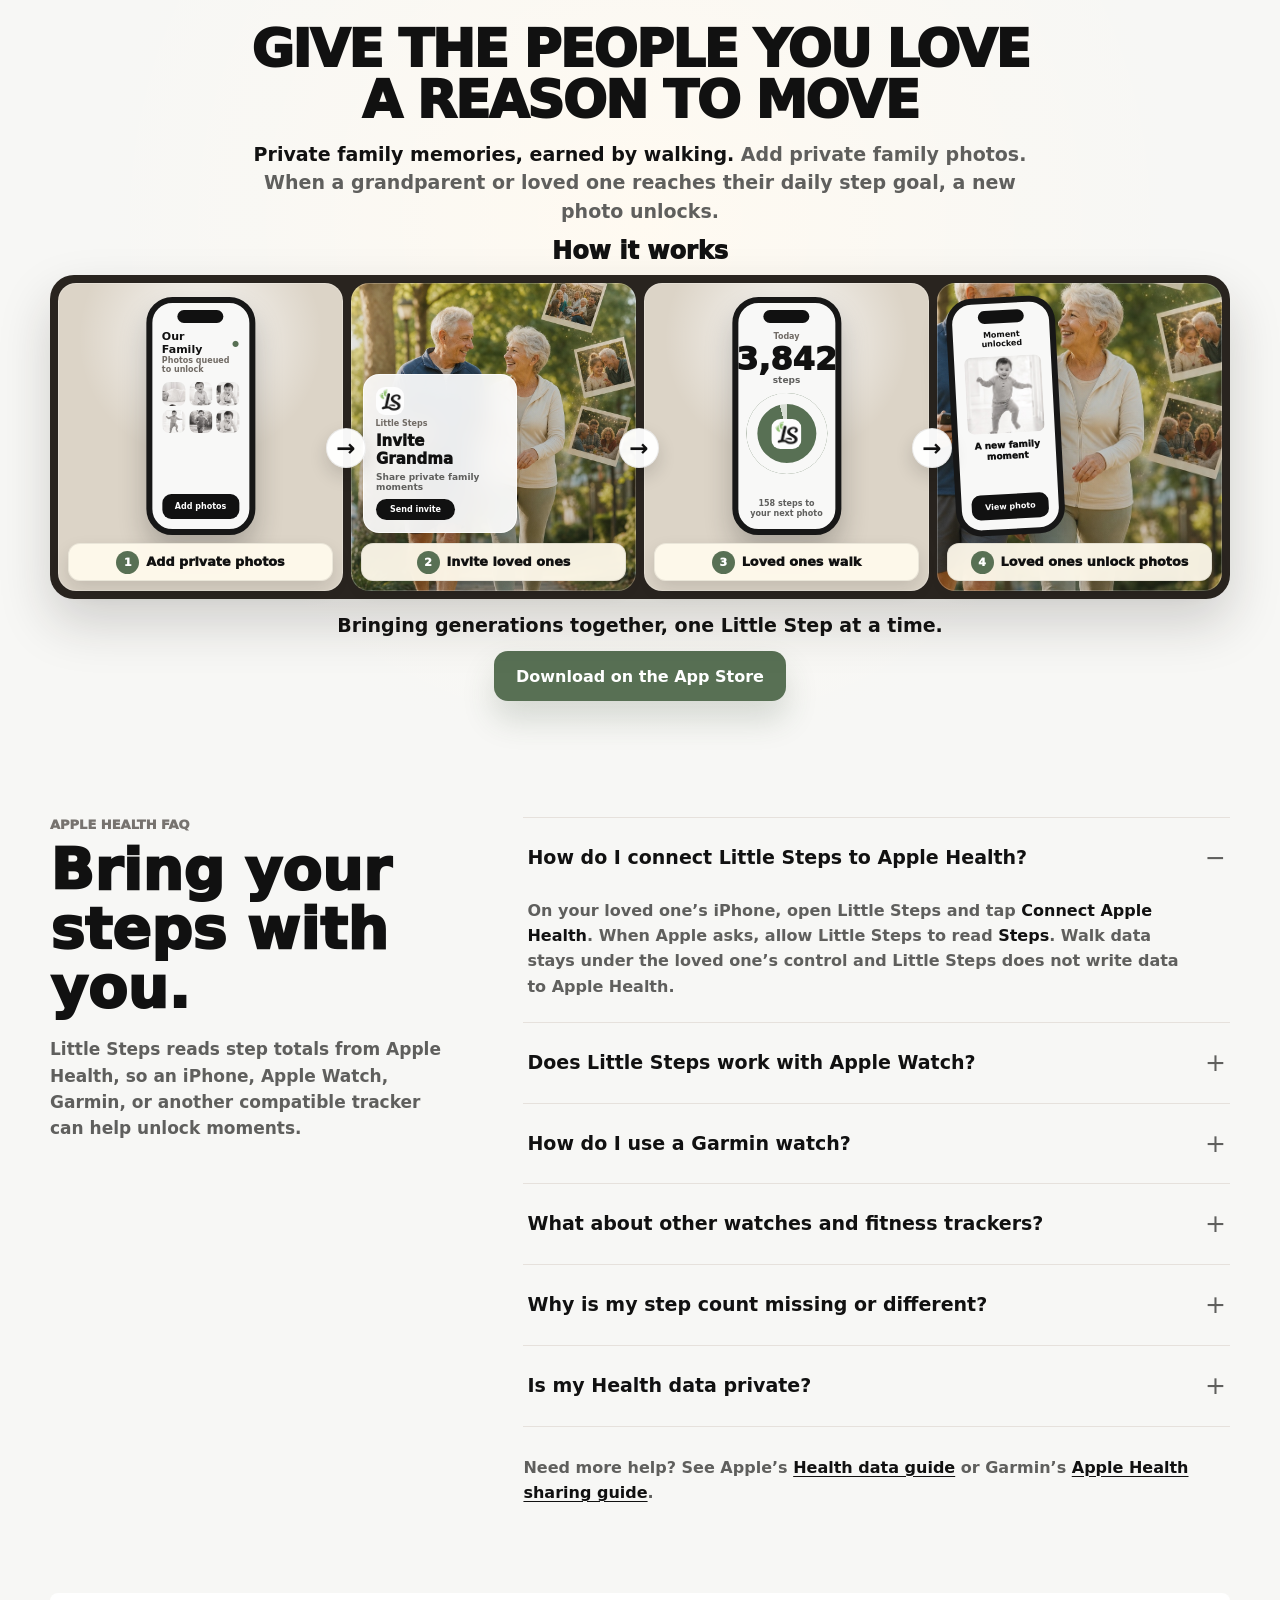
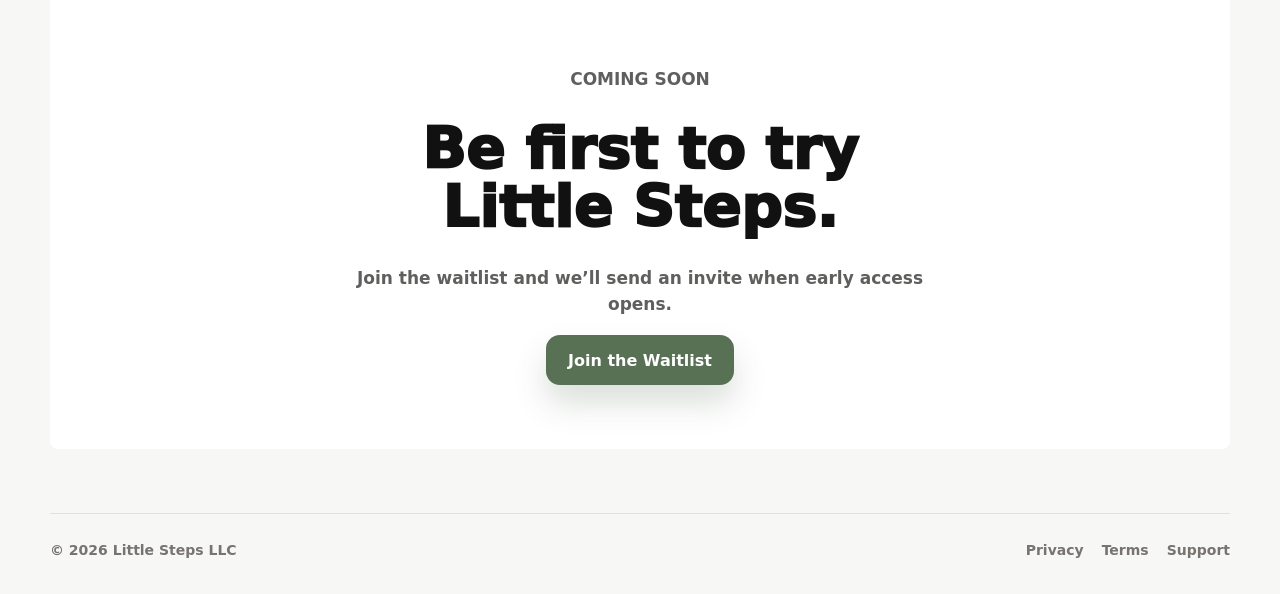
==== index.html @ 97870f05 "Refine storyboard proportions and spacing" ====
<!doctype html>
<html lang="en">
  <head>
    <meta charset="utf-8" />
    <meta name="viewport" content="width=device-width, initial-scale=1" />
    <title>Little Steps | Motivate walks with family moments</title>
    <meta
      name="description"
      content="Little Steps helps families motivate loved ones to walk more by unlocking private moments with the grandkids."
    />
    <meta property="og:title" content="Little Steps" />
    <meta
      property="og:description"
      content="Motivate more walks with private family moments."
    />
    <meta property="og:type" content="website" />
    <meta property="og:image" content="https://trylittlesteps.com/assets/family-walk-moments.jpg" />
    <link rel="icon" href="assets/logo-mark.png" />
    <link rel="stylesheet" href="styles.css?v=20260726-relaxed-story" />
  </head>
  <body>
    <main id="top">
      <section class="hero">
        <div class="hero-copy">
          <h1>Give the people you love a reason to move</h1>
          <p class="hero-support">
            <strong>Private family memories, earned by walking.</strong> Add private family photos. When a grandparent or loved one reaches their daily step goal, a new photo unlocks.
          </p>
        </div>

        <div class="hero-visual storyboard" id="how" aria-labelledby="storyboard-title">
          <h2 class="storyboard-title" id="storyboard-title">How it works</h2>
          <div class="story-panels">
            <article class="story-panel upload-panel">
              <div class="mini-app upload-app" aria-label="Little Steps photo queue screen">
                <div class="mini-app-bar">
                  <strong>Our Family</strong>
                  <span aria-hidden="true">●</span>
                </div>
                <small>Photos queued to unlock</small>
                <div class="photo-grid" aria-hidden="true">
                  <span></span><span></span><span></span>
                  <span></span><span></span><span></span>
                </div>
                <span class="mini-app-button">Add photos</span>
              </div>
              <div class="story-label"><span>1</span><strong>Add private photos</strong></div>
            </article>

            <article class="story-panel invite-panel">
              <div class="invite-card">
                <img src="assets/logo-mark.png" alt="" />
                <small>Little Steps</small>
                <strong>Invite Grandma</strong>
                <p>Share private family moments</p>
                <span>Send invite</span>
              </div>
              <div class="story-label"><span>2</span><strong>Invite loved ones</strong></div>
            </article>

            <article class="story-panel walking-panel">
              <div class="mini-app steps-app" aria-label="Little Steps daily walking progress screen">
                <small>Today</small>
                <strong>3,842</strong>
                <span class="steps-unit">steps</span>
                <div class="progress-ring" aria-label="3,842 of 4,000 steps">
                  <img src="assets/logo-mark.png" alt="" />
                </div>
                <p>158 steps to your next photo</p>
              </div>
              <div class="story-label"><span>3</span><strong>Loved ones walk</strong></div>
            </article>

            <article class="story-panel unlock-panel">
              <div class="mini-app unlock-app" aria-label="Little Steps unlocked family photo screen">
                <small>Moment unlocked</small>
                <div class="unlocked-photo" role="img" aria-label="A new family photo unlocked"></div>
                <strong>A new family moment</strong>
                <span class="mini-app-button">View photo</span>
              </div>
              <div class="story-label"><span>4</span><strong>Loved ones unlock photos</strong></div>
            </article>
          </div>
        </div>

        <div class="hero-cta">
          <p class="launch-note">Bringing generations together, one Little Step at a time.</p>
          <div class="actions">
            <a
              class="primary-button"
              href="mailto:hello@trylittlesteps.com?subject=Join%20the%20Little%20Steps%20waitlist&amp;body=Hi%2C%20I%27d%20like%20to%20join%20the%20Little%20Steps%20waitlist.%0A%0AName%3A%0AEmail%3A%0AI%27m%20interested%20for%3A"
            >
              Download on the App Store
            </a>
          </div>
        </div>
      </section>

      <section class="faq" id="health-faq">
        <div class="faq-heading">
          <p class="section-kicker">Apple Health FAQ</p>
          <h2>Bring your steps with you.</h2>
          <p>Little Steps reads step totals from Apple Health, so an iPhone, Apple Watch, Garmin, or another compatible tracker can help unlock moments.</p>
        </div>
        <div class="faq-list">
          <details open>
            <summary>How do I connect Little Steps to Apple Health?</summary>
            <div>
              <p>On your loved one’s iPhone, open Little Steps and tap <strong>Connect Apple Health</strong>. When Apple asks, allow Little Steps to read <strong>Steps</strong>. Walk data stays under the loved one’s control and Little Steps does not write data to Apple Health.</p>
            </div>
          </details>
          <details>
            <summary>Does Little Steps work with Apple Watch?</summary>
            <div>
              <p>Yes. Pair the Apple Watch with the same iPhone used for Little Steps. Apple Watch activity flows into Apple Health automatically. Then connect Little Steps and allow Steps access.</p>
              <p>If steps are missing, open <strong>Health → profile picture → Devices → Apple Watch → Privacy Settings</strong> and make sure Fitness Tracking is on.</p>
            </div>
          </details>
          <details>
            <summary>How do I use a Garmin watch?</summary>
            <div>
              <ol>
                <li>Pair the watch with the Garmin Connect app and complete a device sync.</li>
                <li>In Garmin Connect, go to <strong>More → Settings → Connected Apps → Apple Health</strong>, connect it, and allow Steps.</li>
                <li>Keep Garmin Connect open while syncing. Then check <strong>Health → Steps</strong> before refreshing Little Steps.</li>
              </ol>
              <p>Garmin says Connect sends step data to Apple Health after a successful device sync when sharing is enabled.</p>
            </div>
          </details>
          <details>
            <summary>What about other watches and fitness trackers?</summary>
            <div>
              <p>Install the device maker’s iPhone app, pair and sync the tracker, then enable that app’s Apple Health sharing for Steps. In Apple Health, tap your profile picture, choose <strong>Apps</strong>, select the device app, and turn on Steps. Not every device or companion app supports Apple Health.</p>
            </div>
          </details>
          <details>
            <summary>Why is my step count missing or different?</summary>
            <div>
              <p>First confirm today’s steps appear in the Apple Health app. Then open <strong>Health → Steps → Data Sources &amp; Access</strong> to confirm your watch or companion app is listed and placed in the order you prefer. Reopen the device app to sync, then return to Little Steps and refresh.</p>
            </div>
          </details>
          <details>
            <summary>Is my Health data private?</summary>
            <div>
              <p>Little Steps requests read-only access to step counts for progress and moment unlocking. It does not write to Apple Health or use Health data for advertising. You can change access at any time in the Health app.</p>
            </div>
          </details>
        </div>
        <p class="faq-sources">
          Need more help? See Apple’s <a href="https://support.apple.com/en-us/108779">Health data guide</a> or Garmin’s <a href="https://support.garmin.com/en-US/?faq=lK5FPB9iPF5PXFkIpFlFPA">Apple Health sharing guide</a>.
        </p>
      </section>

      <section class="waitlist" id="waitlist">
        <p class="section-kicker">Coming soon</p>
        <h2>Be first to try Little Steps.</h2>
        <p>Join the waitlist and we’ll send an invite when early access opens.</p>
        <a
          class="primary-button"
          href="mailto:hello@trylittlesteps.com?subject=Join%20the%20Little%20Steps%20waitlist&amp;body=Hi%2C%20I%27d%20like%20to%20join%20the%20Little%20Steps%20waitlist.%0A%0AName%3A%0AEmail%3A%0AI%27m%20interested%20for%3A"
        >
          Join the Waitlist
        </a>
      </section>
    </main>

    <footer>
      <span>© 2026 Little Steps LLC</span>
      <span class="footer-links">
        <a href="privacy/">Privacy</a>
        <a href="terms/">Terms</a>
        <a href="mailto:trylittlesteps@gmail.com">Support</a>
      </span>
    </footer>
  </body>
</html>
---- styles.css ----
:root {
  color-scheme: light;
  --bg: #f7f7f5;
  --surface: #ffffff;
  --ink: #111111;
  --muted: #5f5f5d;
  --line: #e6e1dc;
  --soft: #efebe6;
  --accent: #587054;
}

* {
  box-sizing: border-box;
}

html {
  scroll-behavior: smooth;
}

body {
  margin: 0;
  overflow-x: hidden;
  background:
    radial-gradient(circle at 50% 10%, #fffaf1 0, transparent 34rem),
    var(--bg);
  color: var(--ink);
  font-family:
    Inter, ui-sans-serif, system-ui, -apple-system, BlinkMacSystemFont, "Segoe UI",
    sans-serif;
}

a {
  color: inherit;
  text-decoration: none;
}

.site-header {
  display: flex;
  align-items: center;
  justify-content: center;
  width: min(1180px, calc(100% - 48px));
  margin: 0 auto;
  padding: 14px 0 4px;
}

.brand {
  display: inline-flex;
  align-items: center;
  gap: 10px;
  font-size: 18px;
  font-weight: 900;
}

.brand img {
  width: 34px;
  height: 34px;
  border-radius: 10px;
}

.hero {
  display: grid;
  justify-items: center;
  gap: 14px;
  width: min(1180px, calc(100% - 48px));
  margin: 0 auto;
  padding: 24px 0 28px;
}

.hero-copy {
  display: grid;
  justify-items: center;
  gap: 14px;
  width: 100%;
  min-width: 0;
  text-align: center;
}

h1,
h2,
h3,
p {
  margin: 0;
}

h1 {
  max-width: 820px;
  font-size: clamp(38px, 4.5vw, 52px);
  line-height: 0.98;
  font-weight: 950;
  letter-spacing: -0.035em;
  text-transform: uppercase;
}

.hero-copy > .hero-support {
  max-width: 820px;
  color: var(--muted);
  font-size: clamp(17px, 1.7vw, 19px);
  line-height: 1.5;
  font-weight: 600;
}

.hero-support strong {
  color: var(--ink);
  font-weight: 850;
}

.actions {
  display: flex;
  flex-wrap: wrap;
  gap: 12px;
}

.primary-button,
.secondary-button {
  display: inline-flex;
  align-items: center;
  justify-content: center;
  min-height: 50px;
  padding: 0 22px;
  border-radius: 14px;
  font-size: 16px;
  font-weight: 900;
}

.primary-button {
  background: var(--accent);
  color: #ffffff;
  box-shadow: 0 18px 32px rgba(56, 79, 53, 0.18);
}

.secondary-button {
  border: 1px solid var(--line);
  background: var(--surface);
}

.launch-note {
  color: var(--ink);
  font-size: clamp(17px, 1.8vw, 19px);
  line-height: 1.35;
  font-weight: 850;
}

.hero-cta {
  display: grid;
  justify-items: center;
  gap: 12px;
  text-align: center;
}

.hero-visual {
  position: relative;
  width: 100%;
  min-height: 0;
  margin: 0 auto;
  isolation: isolate;
}

.storyboard-title {
  max-width: none;
  margin: 0 0 12px;
  font-size: 24px;
  line-height: 1;
  text-align: center;
}

.story-panels {
  display: grid;
  grid-template-columns: repeat(4, minmax(0, 1fr));
  gap: 8px;
  height: clamp(300px, 36vh, 360px);
  padding: 8px;
  border-radius: 24px;
  background: #29241f;
  box-shadow: 0 24px 52px rgba(31, 27, 23, 0.18);
}

.story-panel {
  position: relative;
  min-width: 0;
  overflow: visible;
  border-radius: 18px;
  background: #e8dfd0;
  box-shadow: inset 0 0 0 1px rgba(255, 255, 255, 0.22);
}

.story-panel::after {
  content: "→";
  position: absolute;
  top: 47%;
  right: -23px;
  z-index: 8;
  display: grid;
  width: 38px;
  height: 38px;
  place-items: center;
  border: 1px solid rgba(17, 17, 17, 0.08);
  border-radius: 999px;
  background: rgba(255, 255, 255, 0.96);
  color: var(--ink);
  font-size: 23px;
  font-weight: 900;
  box-shadow: 0 8px 18px rgba(17, 17, 17, 0.15);
}

.story-panel:last-child::after {
  content: none;
}

.upload-panel,
.walking-panel {
  background:
    radial-gradient(circle at 50% 18%, rgba(255, 255, 255, 0.88), transparent 42%),
    #dcd4c7;
}

.invite-panel,
.unlock-panel {
  background-image:
    linear-gradient(180deg, rgba(17, 17, 17, 0.04), rgba(17, 17, 17, 0.18)),
    url("assets/family-walk-moments.jpg");
  background-repeat: no-repeat;
}

.invite-panel {
  background-position: center center;
  background-size: 112% auto;
}

.unlock-panel {
  background-position: 72% center;
  background-size: 158% auto;
}

.mini-app {
  position: absolute;
  top: 14px;
  bottom: auto;
  left: 50%;
  display: flex;
  flex-direction: column;
  width: auto;
  height: calc(100% - 70px);
  aspect-ratio: 450 / 980;
  padding: 27px 10px 10px;
  overflow: hidden;
  border: 6px solid #171717;
  border-radius: 26px;
  background: #f8f8f7;
  color: var(--ink);
  box-shadow: 0 16px 28px rgba(17, 17, 17, 0.24);
  transform: translateX(-50%);
}

.mini-app::before {
  content: "";
  position: absolute;
  top: 7px;
  left: 50%;
  width: 46px;
  height: 13px;
  border-radius: 999px;
  background: #111111;
  transform: translateX(-50%);
}

.mini-app-bar {
  display: flex;
  align-items: center;
  justify-content: space-between;
  gap: 8px;
  font-size: 11px;
}

.mini-app-bar span {
  color: var(--accent);
  font-size: 8px;
}

.mini-app > small,
.upload-app > small {
  color: #716b65;
  font-size: 8px;
  font-weight: 750;
}

.photo-grid {
  display: grid;
  grid-template-columns: repeat(3, 1fr);
  gap: 4px;
  margin-top: 8px;
}

.photo-grid span,
.unlocked-photo {
  border-radius: 7px;
  background-image: url("assets/child-growth-sequence.jpg");
  background-repeat: no-repeat;
  background-size: 333.333% auto;
}

.photo-grid span {
  aspect-ratio: 1;
}

.photo-grid span:nth-child(1) { background-position: center 0%; }
.photo-grid span:nth-child(2) { background-position: center 25%; }
.photo-grid span:nth-child(3) { background-position: center 50%; }
.photo-grid span:nth-child(4) { background-position: center 75%; }
.photo-grid span:nth-child(5) { background-position: center 100%; }
.photo-grid span:nth-child(6) { background-position: center 50%; }

.mini-app-button {
  display: grid;
  min-height: 25px;
  margin-top: auto;
  place-items: center;
  border-radius: 9px;
  background: var(--ink);
  color: #ffffff;
  font-size: 8px;
  font-weight: 900;
}

.invite-card {
  position: absolute;
  top: auto;
  right: auto;
  bottom: 58px;
  left: 12px;
  display: grid;
  justify-items: start;
  gap: 4px;
  width: 54%;
  padding: 12px;
  border: 1px solid rgba(255, 255, 255, 0.7);
  border-radius: 16px;
  background: rgba(255, 255, 255, 0.91);
  text-align: left;
  box-shadow: 0 14px 26px rgba(17, 17, 17, 0.14);
  backdrop-filter: blur(12px);
}

.invite-card img {
  width: 28px;
  height: 28px;
  border-radius: 9px;
}

.invite-card small {
  color: #716b65;
  font-size: 8px;
  font-weight: 850;
}

.invite-card strong {
  font-size: 15px;
  font-weight: 950;
}

.invite-card p {
  color: var(--muted);
  font-size: 9px;
  font-weight: 700;
}

.invite-card > span {
  margin-top: 3px;
  padding: 6px 14px;
  border-radius: 999px;
  background: var(--ink);
  color: #ffffff;
  font-size: 8px;
  font-weight: 900;
}

.steps-app {
  align-items: center;
  text-align: center;
}

.steps-app > small {
  margin-top: 2px;
}

.steps-app > strong {
  margin-top: 2px;
  font-size: clamp(24px, 2.5vw, 34px);
  line-height: 1;
  font-weight: 950;
}

.steps-unit {
  color: var(--muted);
  font-size: 9px;
  font-weight: 800;
}

.progress-ring {
  display: grid;
  width: clamp(74px, 9vh, 90px);
  height: clamp(74px, 9vh, 90px);
  margin-top: 8px;
  place-items: center;
  border-radius: 999px;
  background: conic-gradient(var(--accent) 0 346deg, #d8ded5 346deg 360deg);
  box-shadow: inset 0 0 0 11px #f8f8f7;
}

.progress-ring img {
  width: 30px;
  height: 30px;
  border-radius: 9px;
}

.steps-app p {
  margin-top: auto;
  color: var(--muted);
  font-size: 8px;
  line-height: 1.25;
  font-weight: 800;
}

.unlock-app {
  right: auto;
  left: 14px;
  width: auto;
  transform: rotate(-3deg);
}

.unlock-app > small {
  color: var(--ink);
  text-align: center;
  font-weight: 900;
}

.unlocked-photo {
  width: 100%;
  aspect-ratio: 1;
  margin-top: 8px;
  background-position: center 75%;
}

.unlock-app > strong {
  margin-top: 7px;
  font-size: 9px;
  line-height: 1.15;
  text-align: center;
  font-weight: 950;
}

.story-label {
  position: absolute;
  right: 10px;
  bottom: 10px;
  left: 10px;
  z-index: 4;
  display: flex;
  align-items: center;
  justify-content: center;
  gap: 7px;
  min-height: 38px;
  padding: 6px 9px;
  border: 1px solid rgba(17, 17, 17, 0.08);
  border-radius: 12px;
  background: rgba(255, 250, 236, 0.94);
  color: var(--ink);
  text-align: center;
  box-shadow: 0 8px 18px rgba(17, 17, 17, 0.12);
  backdrop-filter: blur(10px);
}

.story-label span {
  display: grid;
  width: 23px;
  height: 23px;
  flex: 0 0 23px;
  place-items: center;
  border-radius: 999px;
  background: var(--accent);
  color: #ffffff;
  font-size: 11px;
  font-weight: 950;
}

.story-label strong {
  font-size: clamp(11px, 1vw, 14px);
  line-height: 1.1;
  font-weight: 950;
}

.phone {
  position: absolute;
  overflow: hidden;
  border: 7px solid #171717;
  border-radius: 34px;
  background: #111111;
  box-shadow: 0 32px 72px rgba(17, 17, 17, 0.22);
}

.phone-camera {
  position: absolute;
  top: 9px;
  left: 50%;
  z-index: 8;
  width: 56px;
  height: 17px;
  border-radius: 999px;
  background: #111111;
  transform: translateX(-50%);
}

.growth-phone {
  left: 14%;
  top: 28px;
  z-index: 1;
  width: clamp(136px, 17.3vh, 166px);
  height: clamp(282px, 36vh, 345px);
  transform: rotate(-7deg);
  animation: phone-drift-left 7s ease-in-out infinite;
}

.walk-phone {
  right: 14%;
  bottom: 0;
  z-index: 2;
  width: clamp(154px, 19.8vh, 190px);
  height: clamp(310px, 40vh, 382px);
  transform: rotate(6deg);
  animation: phone-drift-right 8s ease-in-out infinite;
}

.growth-screen,
.walk-screen {
  position: relative;
  width: 100%;
  height: 100%;
  overflow: hidden;
  border-radius: 34px;
  background: #111111;
}

.growth-screen {
  display: flex;
  flex-direction: column;
  padding: 39px 9px 10px;
  background: #f7f7f7;
}

.growth-app-bar {
  display: flex;
  align-items: center;
  gap: 6px;
}

.growth-app-bar img {
  width: 18px;
  height: 18px;
  border-radius: 6px;
}

.growth-app-bar strong {
  font-size: 10px;
  font-weight: 950;
}

.growth-frame {
  width: 100%;
  aspect-ratio: 1;
  margin-top: 11px;
  overflow: hidden;
  border: 1px solid #dedbd7;
  border-radius: 15px;
  background-image: url("assets/child-growth-sequence.jpg");
  background-repeat: no-repeat;
  background-position: center 0%;
  background-size: 333.333% auto;
  box-shadow: 0 14px 28px rgba(17, 17, 17, 0.12);
  filter: grayscale(1) contrast(1.03);
  animation: growth-flipbook 3.75s linear infinite;
}

.growth-app-meta {
  display: flex;
  align-items: center;
  justify-content: space-between;
  gap: 10px;
  margin-top: auto;
  padding: 8px;
  border: 1px solid #dedbd7;
  border-radius: 11px;
  background: #ffffff;
}

.growth-app-meta span {
  color: #6b6763;
  font-size: 8px;
  font-weight: 800;
}

.growth-app-meta strong {
  font-size: 8px;
  font-weight: 950;
}

.walk-screen::after {
  content: "";
  position: absolute;
  inset: 0;
  pointer-events: none;
  background: linear-gradient(180deg, rgba(0, 0, 0, 0.08), transparent 34%, rgba(0, 0, 0, 0.58));
}

.walk-screen > img {
  display: block;
  width: 100%;
  height: 100%;
  object-fit: cover;
  object-position: 49% center;
  animation: walk-zoom 10s ease-in-out infinite alternate;
}

.walk-topline {
  position: absolute;
  top: 48px;
  right: 16px;
  left: 16px;
  z-index: 3;
  display: flex;
  align-items: center;
  justify-content: space-between;
  gap: 12px;
  padding: 10px 12px;
  border: 1px solid rgba(255, 255, 255, 0.3);
  border-radius: 15px;
  background: rgba(17, 17, 17, 0.5);
  color: #ffffff;
  backdrop-filter: blur(12px);
}

.walk-topline span {
  font-size: 12px;
  font-weight: 750;
}

.walk-topline strong {
  font-size: 14px;
  font-weight: 950;
}

.walk-reward {
  position: absolute;
  right: 16px;
  bottom: 58px;
  left: 16px;
  z-index: 3;
  display: flex;
  align-items: center;
  gap: 10px;
  padding: 12px;
  border-radius: 17px;
  background: rgba(255, 255, 255, 0.92);
  color: #111111;
  box-shadow: 0 14px 28px rgba(0, 0, 0, 0.18);
  backdrop-filter: blur(12px);
  animation: reward-breathe 3.6s ease-in-out infinite;
}

.reward-icon {
  display: inline-flex;
  align-items: center;
  justify-content: center;
  flex: 0 0 auto;
  width: 34px;
  height: 34px;
  border-radius: 12px;
  background: #d7a044;
  color: #ffffff;
  font-size: 17px;
}

.walk-reward div {
  display: grid;
  gap: 3px;
}

.walk-reward strong {
  font-size: 13px;
  line-height: 1.2;
  font-weight: 950;
}

.walk-reward div span {
  color: #655f5a;
  font-size: 10px;
  font-weight: 750;
}

.walk-meter {
  position: absolute;
  right: 18px;
  bottom: 30px;
  left: 18px;
  z-index: 3;
  height: 7px;
  border-radius: 999px;
  overflow: hidden;
  background: rgba(255, 255, 255, 0.35);
}

.walk-meter span {
  display: block;
  width: 96%;
  height: 100%;
  border-radius: inherit;
  background: #f6c453;
  transform-origin: left center;
  animation: meter-fill 4.5s ease-in-out infinite;
}

@keyframes growth-flipbook {
  0%, 19.999% { background-position: center 0%; }
  20%, 39.999% { background-position: center 25%; }
  40%, 59.999% { background-position: center 50%; }
  60%, 79.999% { background-position: center 75%; }
  80%, 100% { background-position: center 100%; }
}

@keyframes walk-zoom {
  from { transform: scale(1.01); }
  to { transform: scale(1.07); }
}

@keyframes phone-drift-left {
  0%, 100% { transform: rotate(-7deg) translateY(0); }
  50% { transform: rotate(-5.5deg) translateY(-9px); }
}

@keyframes phone-drift-right {
  0%, 100% { transform: rotate(6deg) translateY(0); }
  50% { transform: rotate(4.5deg) translateY(8px); }
}

@keyframes meter-fill {
  0% { transform: scaleX(0.62); }
  55%, 100% { transform: scaleX(1); }
}

@keyframes reward-breathe {
  0%, 100% { transform: scale(1); }
  50% { transform: scale(1.025); }
}

.steps,
.faq,
.waitlist {
  width: min(1180px, calc(100% - 48px));
  margin: 0 auto;
}

.steps {
  display: grid;
  gap: 10px;
  padding: 10px 0 30px;
}

.steps > h2 {
  max-width: none;
  margin: 0;
  font-size: 23px;
  text-align: center;
}

.faq {
  display: grid;
  grid-template-columns: minmax(260px, 0.72fr) minmax(0, 1.28fr);
  gap: clamp(32px, 6vw, 76px);
  padding: 88px 0;
}

.faq-heading {
  align-self: start;
  position: sticky;
  top: 116px;
}

.faq-heading > p:last-child {
  max-width: 520px;
  margin-top: 18px;
  color: var(--muted);
  font-size: 17px;
  line-height: 1.55;
  font-weight: 650;
}

.faq-list {
  border-top: 1px solid var(--line);
}

.faq details {
  border-bottom: 1px solid var(--line);
}

.faq summary {
  display: flex;
  align-items: center;
  justify-content: space-between;
  gap: 20px;
  padding: 23px 4px;
  cursor: pointer;
  list-style: none;
  font-size: 19px;
  line-height: 1.35;
  font-weight: 900;
}

.faq summary::-webkit-details-marker {
  display: none;
}

.faq summary::after {
  content: "+";
  flex: 0 0 auto;
  color: var(--muted);
  font-size: 25px;
  font-weight: 500;
}

.faq details[open] summary::after {
  content: "−";
}

.faq details > div {
  display: grid;
  gap: 10px;
  padding: 0 44px 23px 4px;
}

.faq details p,
.faq details li,
.faq-sources {
  color: var(--muted);
  font-size: 16px;
  line-height: 1.58;
  font-weight: 620;
}

.faq details ol {
  display: grid;
  gap: 8px;
  margin: 0;
  padding-left: 22px;
}

.faq details strong {
  color: var(--ink);
}

.faq-sources {
  grid-column: 2;
  margin-top: -48px;
}

.faq-sources a {
  color: var(--ink);
  font-weight: 850;
  text-decoration: underline;
  text-decoration-thickness: 1px;
  text-underline-offset: 3px;
}

.section-kicker {
  color: #77736f;
  font-size: 13px;
  font-weight: 950;
  letter-spacing: 0;
  text-transform: uppercase;
}

h2 {
  max-width: 680px;
  margin-top: 10px;
  font-size: clamp(34px, 4.5vw, 58px);
  line-height: 1.02;
  font-weight: 950;
  letter-spacing: 0;
}

.step-grid {
  display: grid;
  grid-template-columns: repeat(4, minmax(0, 1fr));
  gap: 1px;
  overflow: hidden;
  border: 1px solid var(--line);
  border-radius: 12px;
  background: var(--line);
}

.step-grid article {
  display: flex;
  min-height: 0;
  align-items: center;
  gap: 11px;
  padding: 13px;
  background: var(--surface);
}

.step-grid span {
  display: inline-flex;
  align-items: center;
  justify-content: center;
  width: 30px;
  height: 30px;
  flex: 0 0 30px;
  border-radius: 999px;
  background: var(--accent);
  color: #ffffff;
  font-size: 13px;
  font-weight: 950;
}

h3 {
  margin-top: 0;
  font-size: clamp(15px, 1.25vw, 17px);
  line-height: 1.15;
  font-weight: 950;
}

.waitlist p {
  margin-top: 10px;
  color: var(--muted);
  font-size: 17px;
  line-height: 1.5;
  font-weight: 650;
}

.waitlist {
  display: grid;
  justify-items: center;
  gap: 18px;
  margin-bottom: 64px;
  padding: 64px 24px;
  border-radius: 8px;
  background: var(--surface);
  text-align: center;
}

.waitlist h2,
.waitlist p {
  max-width: 620px;
}

footer {
  display: flex;
  justify-content: space-between;
  gap: 18px;
  width: min(1180px, calc(100% - 48px));
  margin: 0 auto;
  padding: 28px 0 36px;
  border-top: 1px solid var(--line);
  color: #77736f;
  font-size: 14px;
  font-weight: 800;
}

.footer-links {
  display: flex;
  flex-wrap: wrap;
  gap: 18px;
}

@media (max-width: 860px) {
  .site-header {
    width: min(100% - 32px, 1180px);
  }

  .hero {
    width: min(100% - 32px, 1180px);
    padding-top: 20px;
  }

  .hero-visual {
    width: min(100%, 520px);
    min-height: 415px;
  }

  .growth-phone {
    left: 12%;
  }

  .walk-phone {
    right: 12%;
  }

  .story-panels {
    grid-template-columns: repeat(2, minmax(0, 1fr));
    height: auto;
  }

  .story-panel {
    min-height: 330px;
  }

  .story-panel::after {
    content: none;
  }

  .step-grid {
    grid-template-columns: repeat(2, minmax(0, 1fr));
  }

  .steps,
  .faq,
  .waitlist,
  footer {
    width: min(100% - 32px, 1180px);
  }

  .faq {
    grid-template-columns: 1fr;
    gap: 28px;
  }

  .faq-heading {
    position: static;
  }

  .faq-sources {
    grid-column: 1;
    margin-top: 0;
  }
}

@media (min-width: 861px) and (max-height: 780px) {
  .site-header {
    padding-top: 9px;
  }

  .brand img {
    width: 30px;
    height: 30px;
  }

  .hero {
    gap: 10px;
    padding-top: 14px;
    padding-bottom: 16px;
  }

  .hero-copy {
    gap: 10px;
  }

  h1 {
    max-width: 680px;
    font-size: 40px;
  }

  .hero-copy > .hero-support {
    max-width: 780px;
    font-size: 16px;
  }

  .hero-visual {
    min-height: 280px;
  }

  .storyboard-title {
    margin-bottom: 6px;
    font-size: 18px;
  }

  .story-panels {
    height: 275px;
  }

  .mini-app {
    top: 10px;
    bottom: auto;
    height: calc(100% - 60px);
  }

  .invite-card {
    top: auto;
    bottom: 50px;
  }

  .story-label {
    right: 7px;
    bottom: 7px;
    left: 7px;
    min-height: 34px;
  }

  .growth-phone {
    top: 20px;
    width: 120px;
    height: 250px;
  }

  .walk-phone {
    width: 140px;
    height: 280px;
  }

  .launch-note {
    font-size: 15px;
  }

  .primary-button,
  .secondary-button {
    min-height: 44px;
  }

  .steps {
    gap: 7px;
    padding: 6px 0 16px;
  }

  .steps > h2 {
    font-size: 20px;
  }

  .step-grid article {
    padding: 10px;
  }
}

@media (max-width: 520px) {
  .step-grid {
    grid-template-columns: 1fr;
  }

  .story-panels {
    grid-template-columns: 1fr;
  }

  .story-panel {
    min-height: 340px;
  }

  .storyboard-title {
    font-size: 21px;
  }

  .step-grid article {
    padding: 18px;
  }

  .step-grid h3 {
    font-size: 20px;
  }

  h1 {
    font-size: clamp(40px, 12.5vw, 54px);
  }

  .actions,
  .primary-button {
    width: 100%;
  }

  .hero-visual {
    min-height: 446px;
  }

  .growth-phone {
    left: 7%;
    top: 38px;
    width: 168px;
    height: 352px;
    border-width: 7px;
    border-radius: 32px;
  }

  .walk-phone {
    right: 4%;
    width: 196px;
    height: 406px;
    border-width: 7px;
    border-radius: 32px;
  }

  .growth-screen,
  .walk-screen {
    border-radius: 24px;
  }

  .growth-screen {
    padding: 39px 9px 10px;
  }

  .growth-app-bar {
    gap: 6px;
  }

  .growth-app-bar img {
    width: 18px;
    height: 18px;
    border-radius: 6px;
  }

  .growth-app-bar strong {
    font-size: 10px;
  }

  .growth-frame {
    margin-top: 11px;
    border-radius: 15px;
  }

  .growth-app-meta {
    padding: 8px;
    border-radius: 11px;
  }

  .growth-app-meta span,
  .growth-app-meta strong {
    font-size: 8px;
  }

  .phone-camera {
    top: 9px;
    width: 52px;
    height: 16px;
  }

  .walk-topline {
    top: 34px;
    right: 10px;
    left: 10px;
    padding: 8px 9px;
  }

  .walk-topline strong {
    font-size: 11px;
  }

  .walk-reward {
    right: 10px;
    bottom: 42px;
    left: 10px;
    gap: 7px;
    padding: 9px;
  }

  .reward-icon {
    width: 28px;
    height: 28px;
    border-radius: 9px;
  }

  .walk-reward strong {
    font-size: 10px;
  }

  .walk-reward div span {
    font-size: 8px;
  }

  .walk-meter {
    right: 12px;
    bottom: 22px;
    left: 12px;
  }

  .hero-cta {
    width: 100%;
  }

  footer {
    flex-direction: column;
  }
}

@media (prefers-reduced-motion: reduce) {
  *,
  *::before,
  *::after {
    scroll-behavior: auto !important;
    animation-duration: 0.01ms !important;
    animation-iteration-count: 1 !important;
  }
}
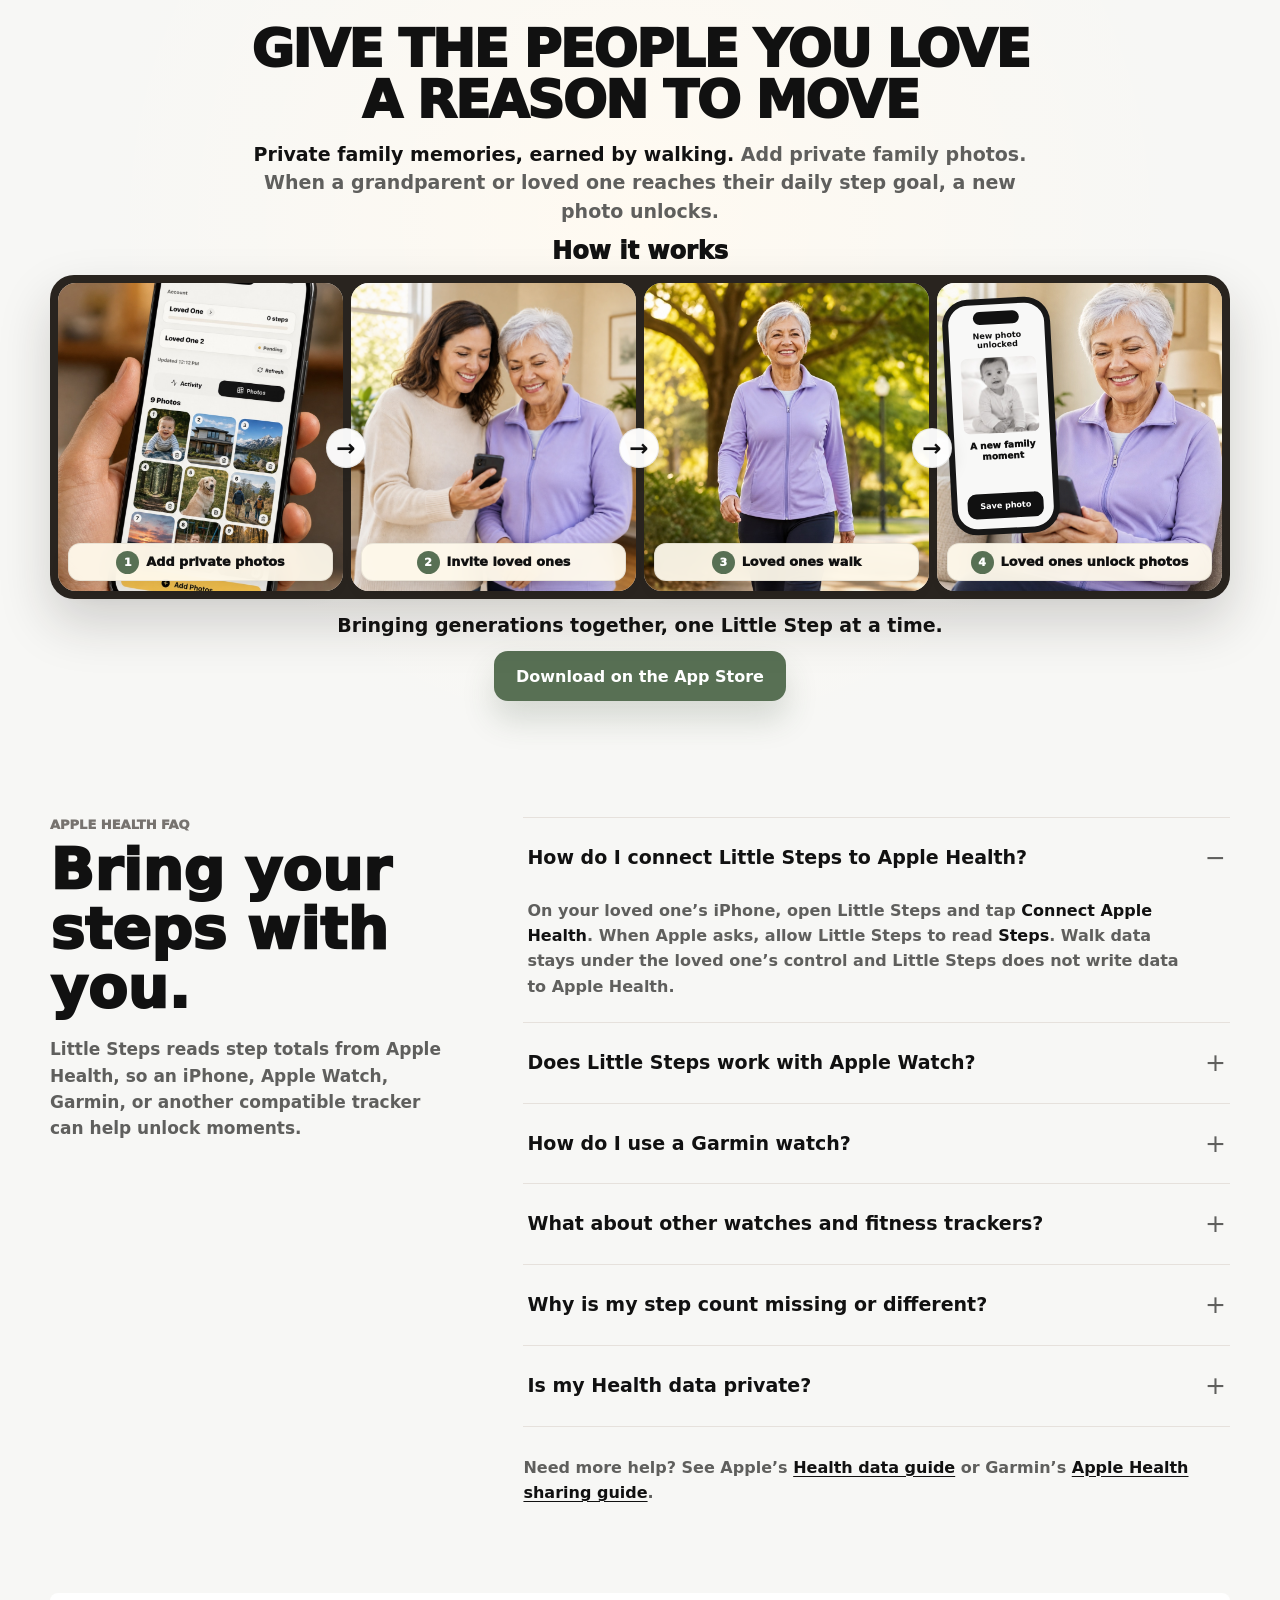
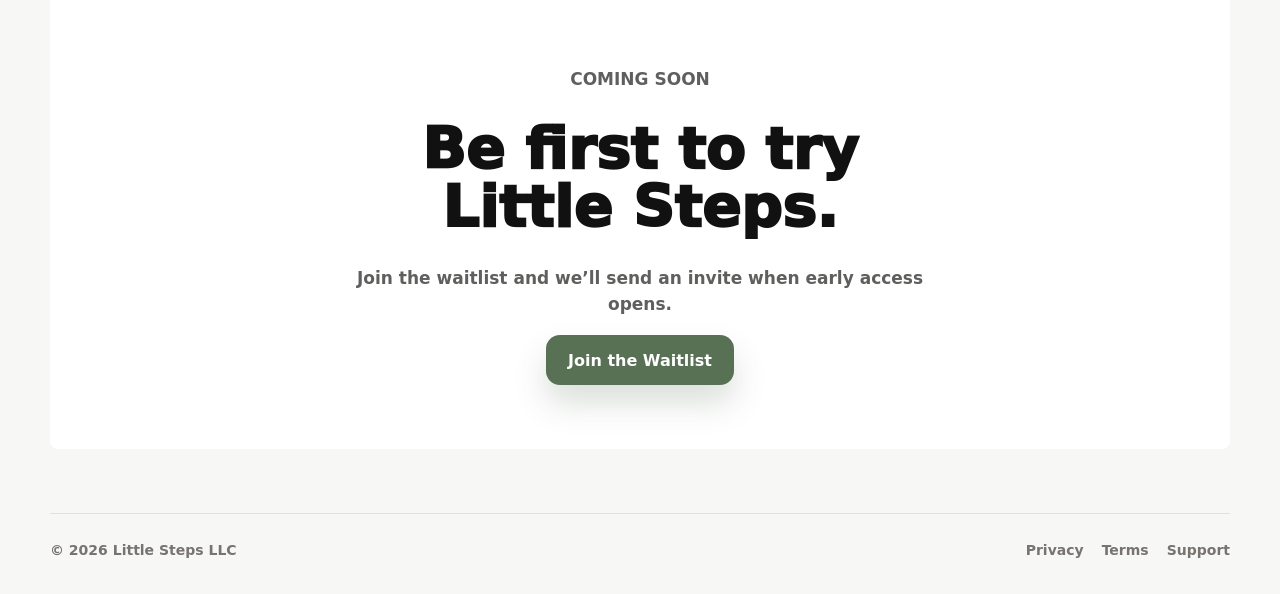
==== commit 170c2c27: "Refine landing page photo story" ====
--- a/index.html
+++ b/index.html
@@ -16,7 +16,7 @@
     <meta property="og:type" content="website" />
     <meta property="og:image" content="https://trylittlesteps.com/assets/family-walk-moments.jpg" />
     <link rel="icon" href="assets/logo-mark.png" />
-    <link rel="stylesheet" href="styles.css?v=20260726-relaxed-story" />
+    <link rel="stylesheet" href="styles.css?v=20260726-photo-story" />
   </head>
   <body>
     <main id="top">
@@ -32,51 +32,27 @@
           <h2 class="storyboard-title" id="storyboard-title">How it works</h2>
           <div class="story-panels">
             <article class="story-panel upload-panel">
-              <div class="mini-app upload-app" aria-label="Little Steps photo queue screen">
-                <div class="mini-app-bar">
-                  <strong>Our Family</strong>
-                  <span aria-hidden="true">●</span>
-                </div>
-                <small>Photos queued to unlock</small>
-                <div class="photo-grid" aria-hidden="true">
-                  <span></span><span></span><span></span>
-                  <span></span><span></span><span></span>
-                </div>
-                <span class="mini-app-button">Add photos</span>
-              </div>
+              <img class="panel-photo" src="assets/photo-queue-hand.jpg" alt="A hand holding Little Steps open to the private photo queue" />
               <div class="story-label"><span>1</span><strong>Add private photos</strong></div>
             </article>
 
             <article class="story-panel invite-panel">
-              <div class="invite-card">
-                <img src="assets/logo-mark.png" alt="" />
-                <small>Little Steps</small>
-                <strong>Invite Grandma</strong>
-                <p>Share private family moments</p>
-                <span>Send invite</span>
-              </div>
+              <img class="panel-photo" src="assets/invite-loved-one.jpg" alt="A daughter helping her mother get started with Little Steps" />
               <div class="story-label"><span>2</span><strong>Invite loved ones</strong></div>
             </article>
 
             <article class="story-panel walking-panel">
-              <div class="mini-app steps-app" aria-label="Little Steps daily walking progress screen">
-                <small>Today</small>
-                <strong>3,842</strong>
-                <span class="steps-unit">steps</span>
-                <div class="progress-ring" aria-label="3,842 of 4,000 steps">
-                  <img src="assets/logo-mark.png" alt="" />
-                </div>
-                <p>158 steps to your next photo</p>
-              </div>
+              <img class="panel-photo" src="assets/grandma-walking.jpg" alt="A grandmother taking her daily walk" />
               <div class="story-label"><span>3</span><strong>Loved ones walk</strong></div>
             </article>
 
             <article class="story-panel unlock-panel">
+              <img class="panel-photo" src="assets/grandma-unlocked.jpg" alt="A grandmother smiling as she looks at a newly unlocked family photo" />
               <div class="mini-app unlock-app" aria-label="Little Steps unlocked family photo screen">
-                <small>Moment unlocked</small>
+                <small>New photo unlocked</small>
                 <div class="unlocked-photo" role="img" aria-label="A new family photo unlocked"></div>
                 <strong>A new family moment</strong>
-                <span class="mini-app-button">View photo</span>
+                <span class="mini-app-button">Save photo</span>
               </div>
               <div class="story-label"><span>4</span><strong>Loved ones unlock photos</strong></div>
             </article>
--- a/styles.css
+++ b/styles.css
@@ -179,8 +179,34 @@
   min-width: 0;
   overflow: visible;
   border-radius: 18px;
-  background: #e8dfd0;
+  background: #d8d0c5;
   box-shadow: inset 0 0 0 1px rgba(255, 255, 255, 0.22);
+}
+
+.panel-photo {
+  position: absolute;
+  inset: 0;
+  display: block;
+  width: 100%;
+  height: 100%;
+  border-radius: inherit;
+  object-fit: cover;
+}
+
+.upload-panel .panel-photo {
+  object-position: center 46%;
+}
+
+.invite-panel .panel-photo {
+  object-position: center 32%;
+}
+
+.walking-panel .panel-photo {
+  object-position: center 8%;
+}
+
+.unlock-panel .panel-photo {
+  object-position: center 40%;
 }
 
 .story-panel::after {
@@ -204,31 +230,6 @@
 
 .story-panel:last-child::after {
   content: none;
-}
-
-.upload-panel,
-.walking-panel {
-  background:
-    radial-gradient(circle at 50% 18%, rgba(255, 255, 255, 0.88), transparent 42%),
-    #dcd4c7;
-}
-
-.invite-panel,
-.unlock-panel {
-  background-image:
-    linear-gradient(180deg, rgba(17, 17, 17, 0.04), rgba(17, 17, 17, 0.18)),
-    url("assets/family-walk-moments.jpg");
-  background-repeat: no-repeat;
-}
-
-.invite-panel {
-  background-position: center center;
-  background-size: 112% auto;
-}
-
-.unlock-panel {
-  background-position: 72% center;
-  background-size: 158% auto;
 }
 
 .mini-app {
@@ -421,9 +422,11 @@
 }
 
 .unlock-app {
+  top: 15px;
   right: auto;
-  left: 14px;
-  width: auto;
+  left: 10px;
+  z-index: 3;
+  height: calc(100% - 72px);
   transform: rotate(-3deg);
 }
 
@@ -437,7 +440,7 @@
   width: 100%;
   aspect-ratio: 1;
   margin-top: 8px;
-  background-position: center 75%;
+  background-position: center 25%;
 }
 
 .unlock-app > strong {
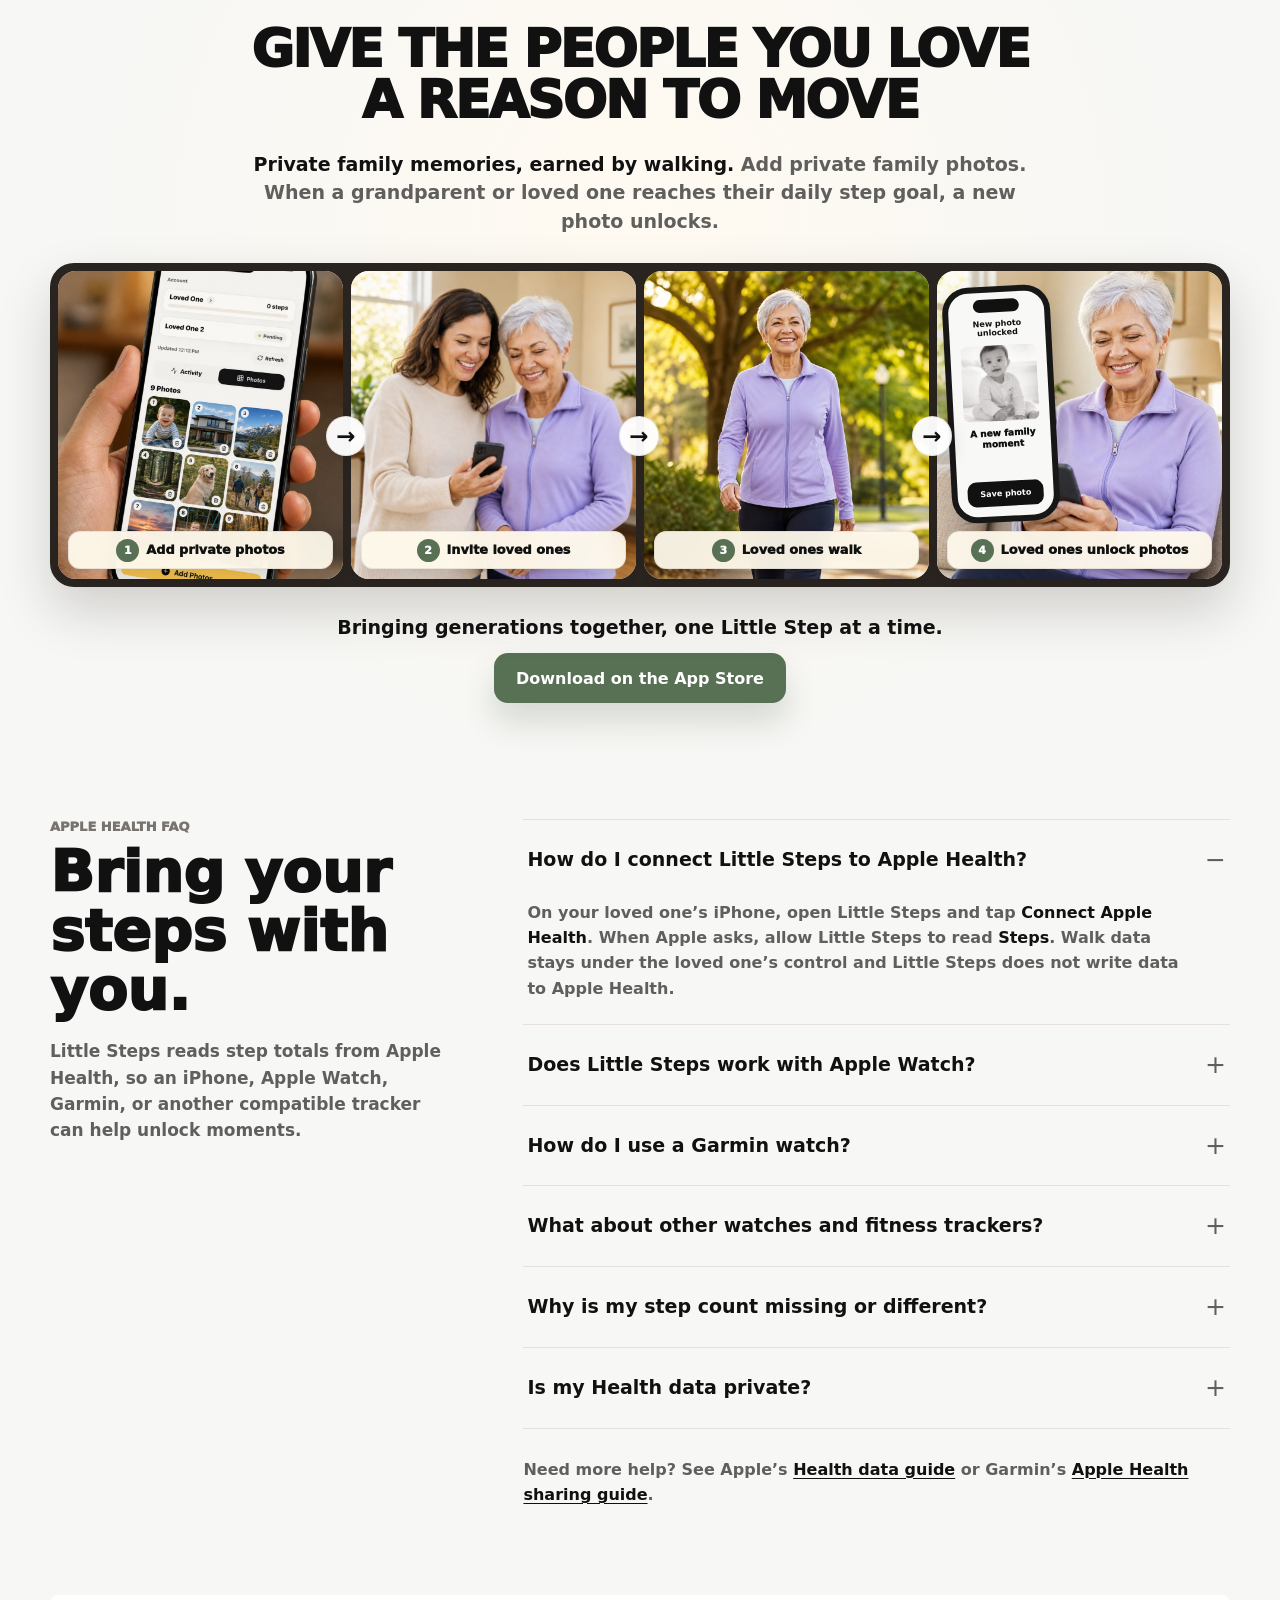
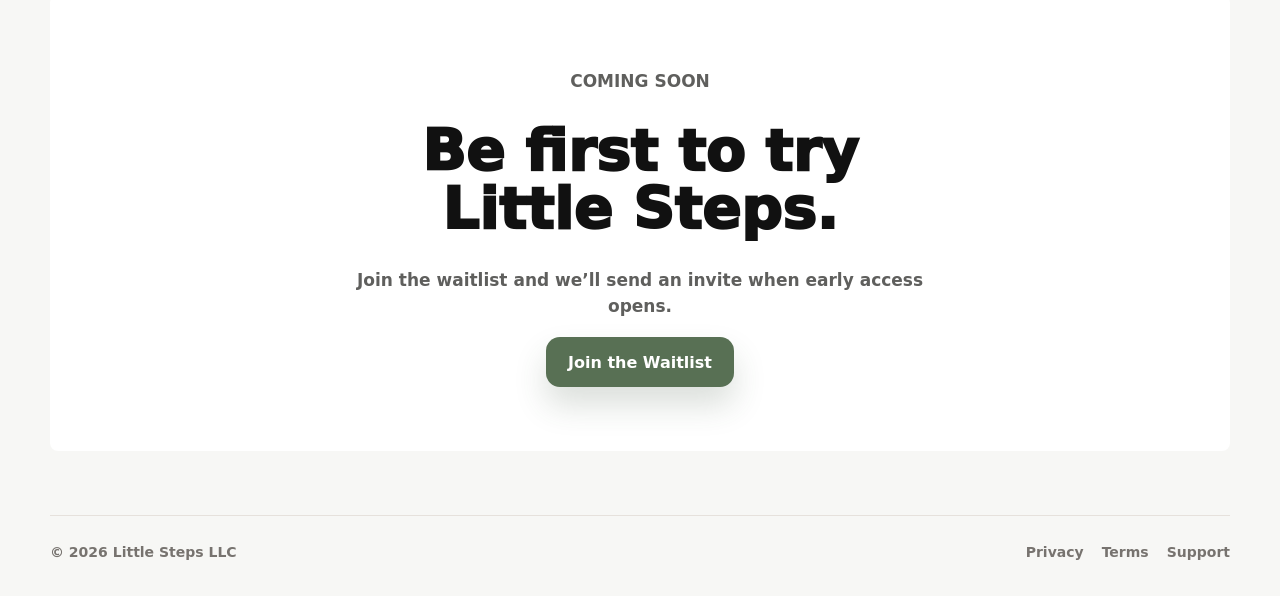
==== commit 9acb6d52: "Improve landing page spacing" ====
--- a/index.html
+++ b/index.html
@@ -16,7 +16,7 @@
     <meta property="og:type" content="website" />
     <meta property="og:image" content="https://trylittlesteps.com/assets/family-walk-moments.jpg" />
     <link rel="icon" href="assets/logo-mark.png" />
-    <link rel="stylesheet" href="styles.css?v=20260726-photo-story" />
+    <link rel="stylesheet" href="styles.css?v=20260726-spaced-story" />
   </head>
   <body>
     <main id="top">
@@ -28,8 +28,7 @@
           </p>
         </div>
 
-        <div class="hero-visual storyboard" id="how" aria-labelledby="storyboard-title">
-          <h2 class="storyboard-title" id="storyboard-title">How it works</h2>
+        <div class="hero-visual storyboard" id="how" aria-label="How Little Steps works">
           <div class="story-panels">
             <article class="story-panel upload-panel">
               <img class="panel-photo" src="assets/photo-queue-hand.jpg" alt="A hand holding Little Steps open to the private photo queue" />
--- a/styles.css
+++ b/styles.css
@@ -60,7 +60,7 @@
 .hero {
   display: grid;
   justify-items: center;
-  gap: 14px;
+  gap: 28px;
   width: min(1180px, calc(100% - 48px));
   margin: 0 auto;
   padding: 24px 0 28px;
@@ -69,7 +69,7 @@
 .hero-copy {
   display: grid;
   justify-items: center;
-  gap: 14px;
+  gap: 24px;
   width: 100%;
   min-width: 0;
   text-align: center;
@@ -1044,13 +1044,13 @@
   }
 
   .hero {
-    gap: 10px;
+    gap: 22px;
     padding-top: 14px;
     padding-bottom: 16px;
   }
 
   .hero-copy {
-    gap: 10px;
+    gap: 20px;
   }
 
   h1 {
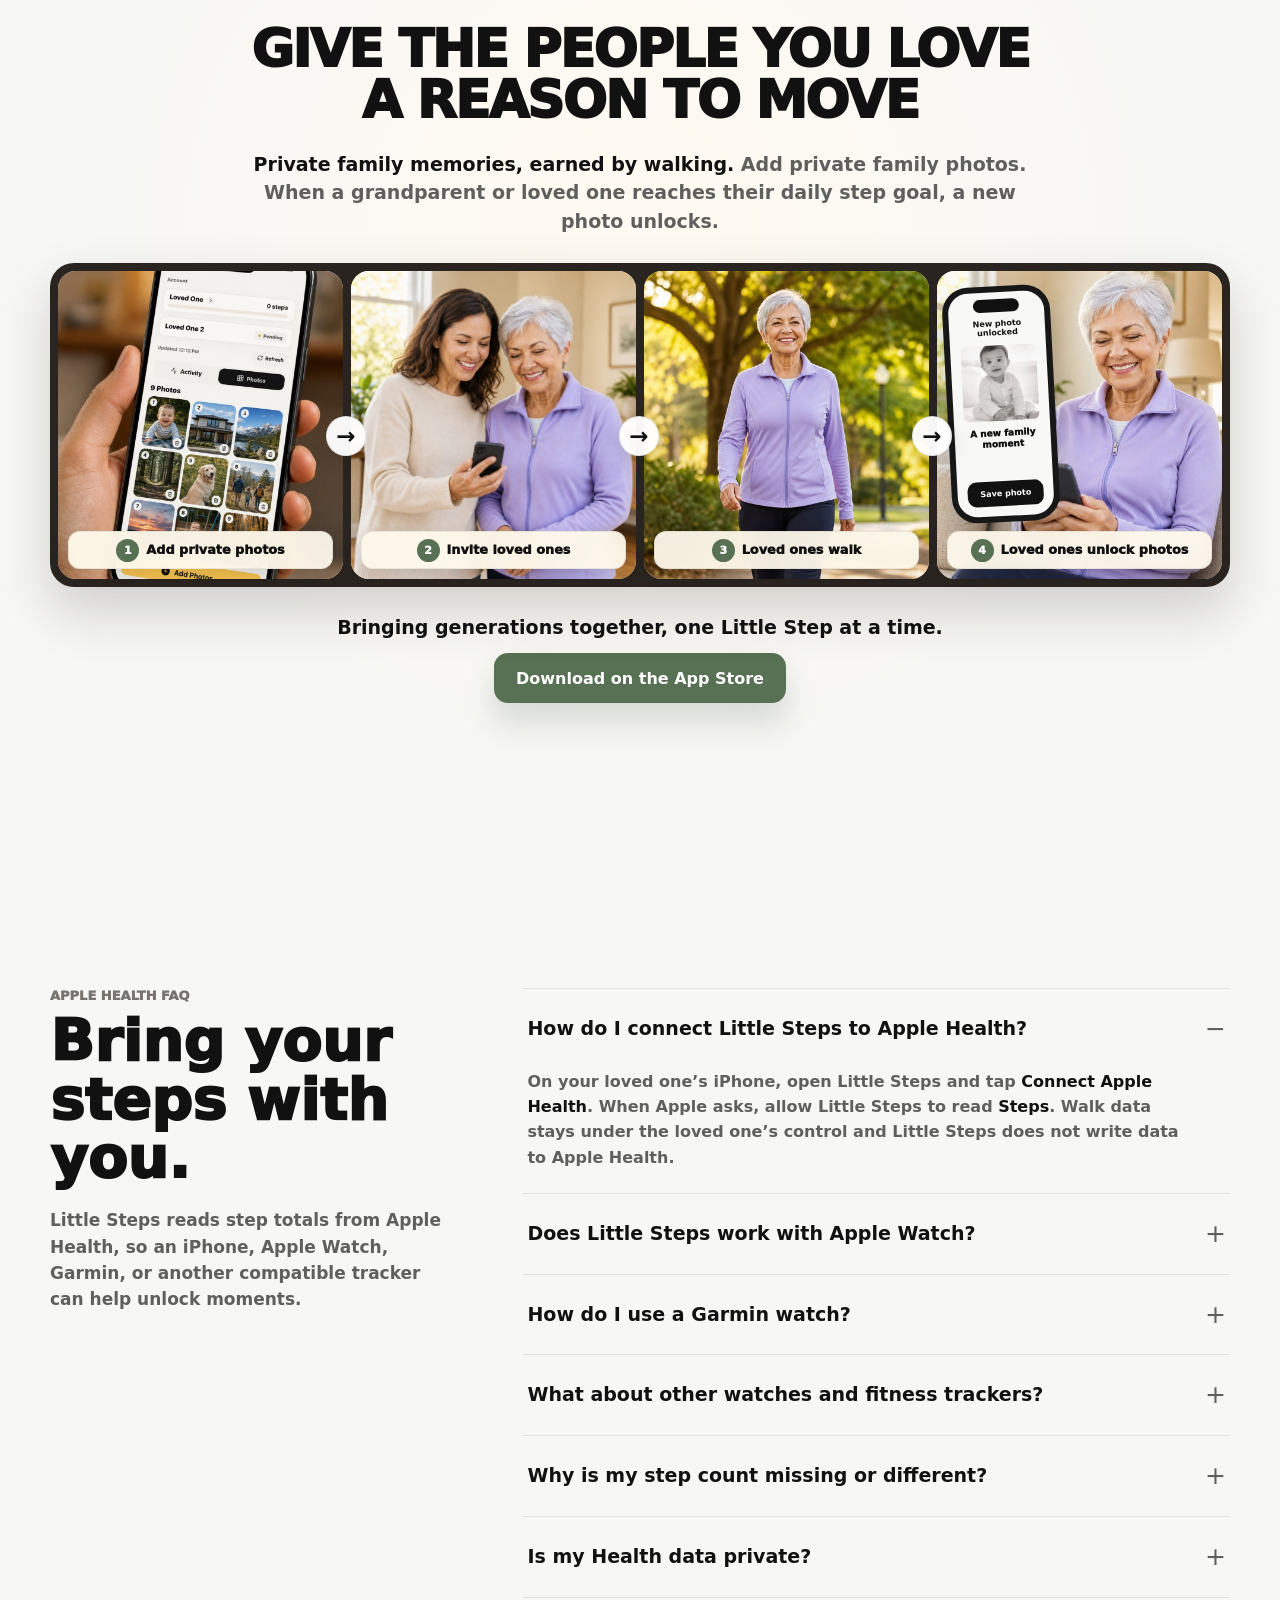
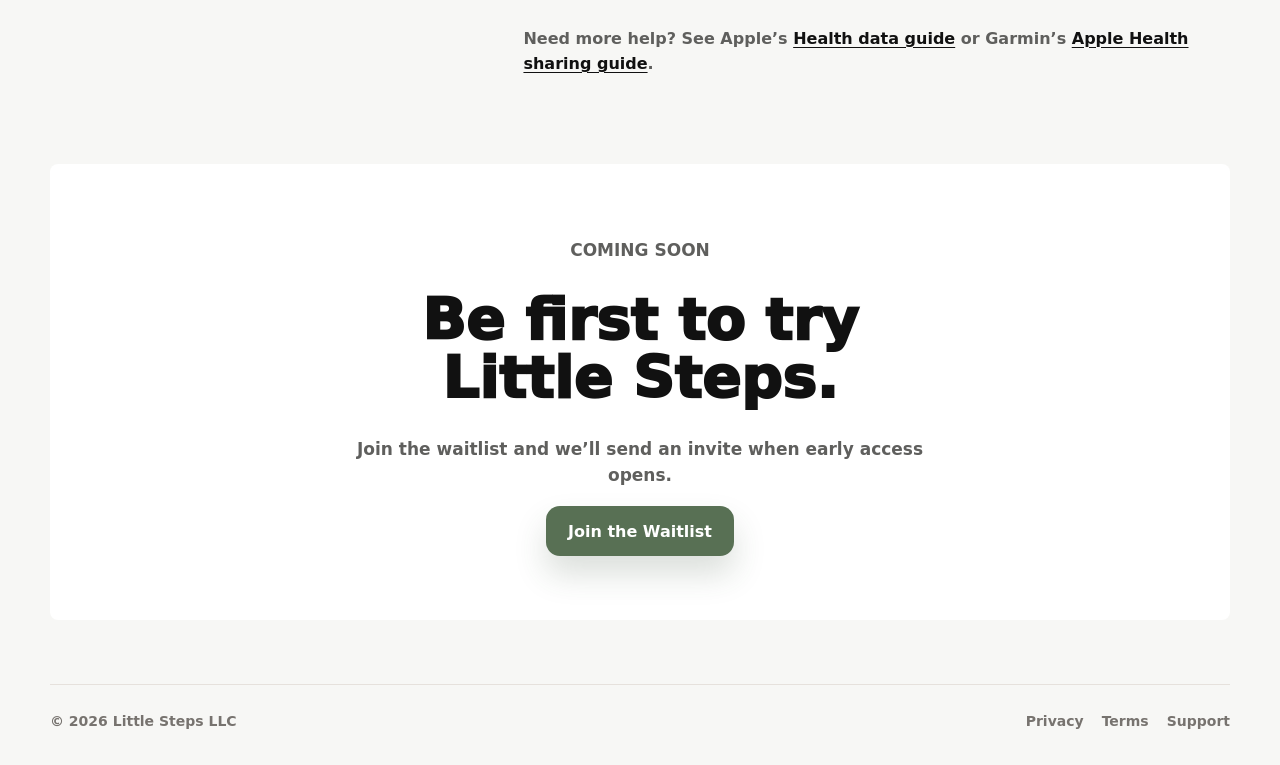
==== commit b2368326: "Fill desktop viewport with hero" ====
--- a/index.html
+++ b/index.html
@@ -16,7 +16,7 @@
     <meta property="og:type" content="website" />
     <meta property="og:image" content="https://trylittlesteps.com/assets/family-walk-moments.jpg" />
     <link rel="icon" href="assets/logo-mark.png" />
-    <link rel="stylesheet" href="styles.css?v=20260726-spaced-story" />
+    <link rel="stylesheet" href="styles.css?v=20260726-full-hero" />
   </head>
   <body>
     <main id="top">
--- a/styles.css
+++ b/styles.css
@@ -59,6 +59,9 @@
 
 .hero {
   display: grid;
+  min-height: 100vh;
+  min-height: 100svh;
+  align-content: start;
   justify-items: center;
   gap: 28px;
   width: min(1180px, calc(100% - 48px));
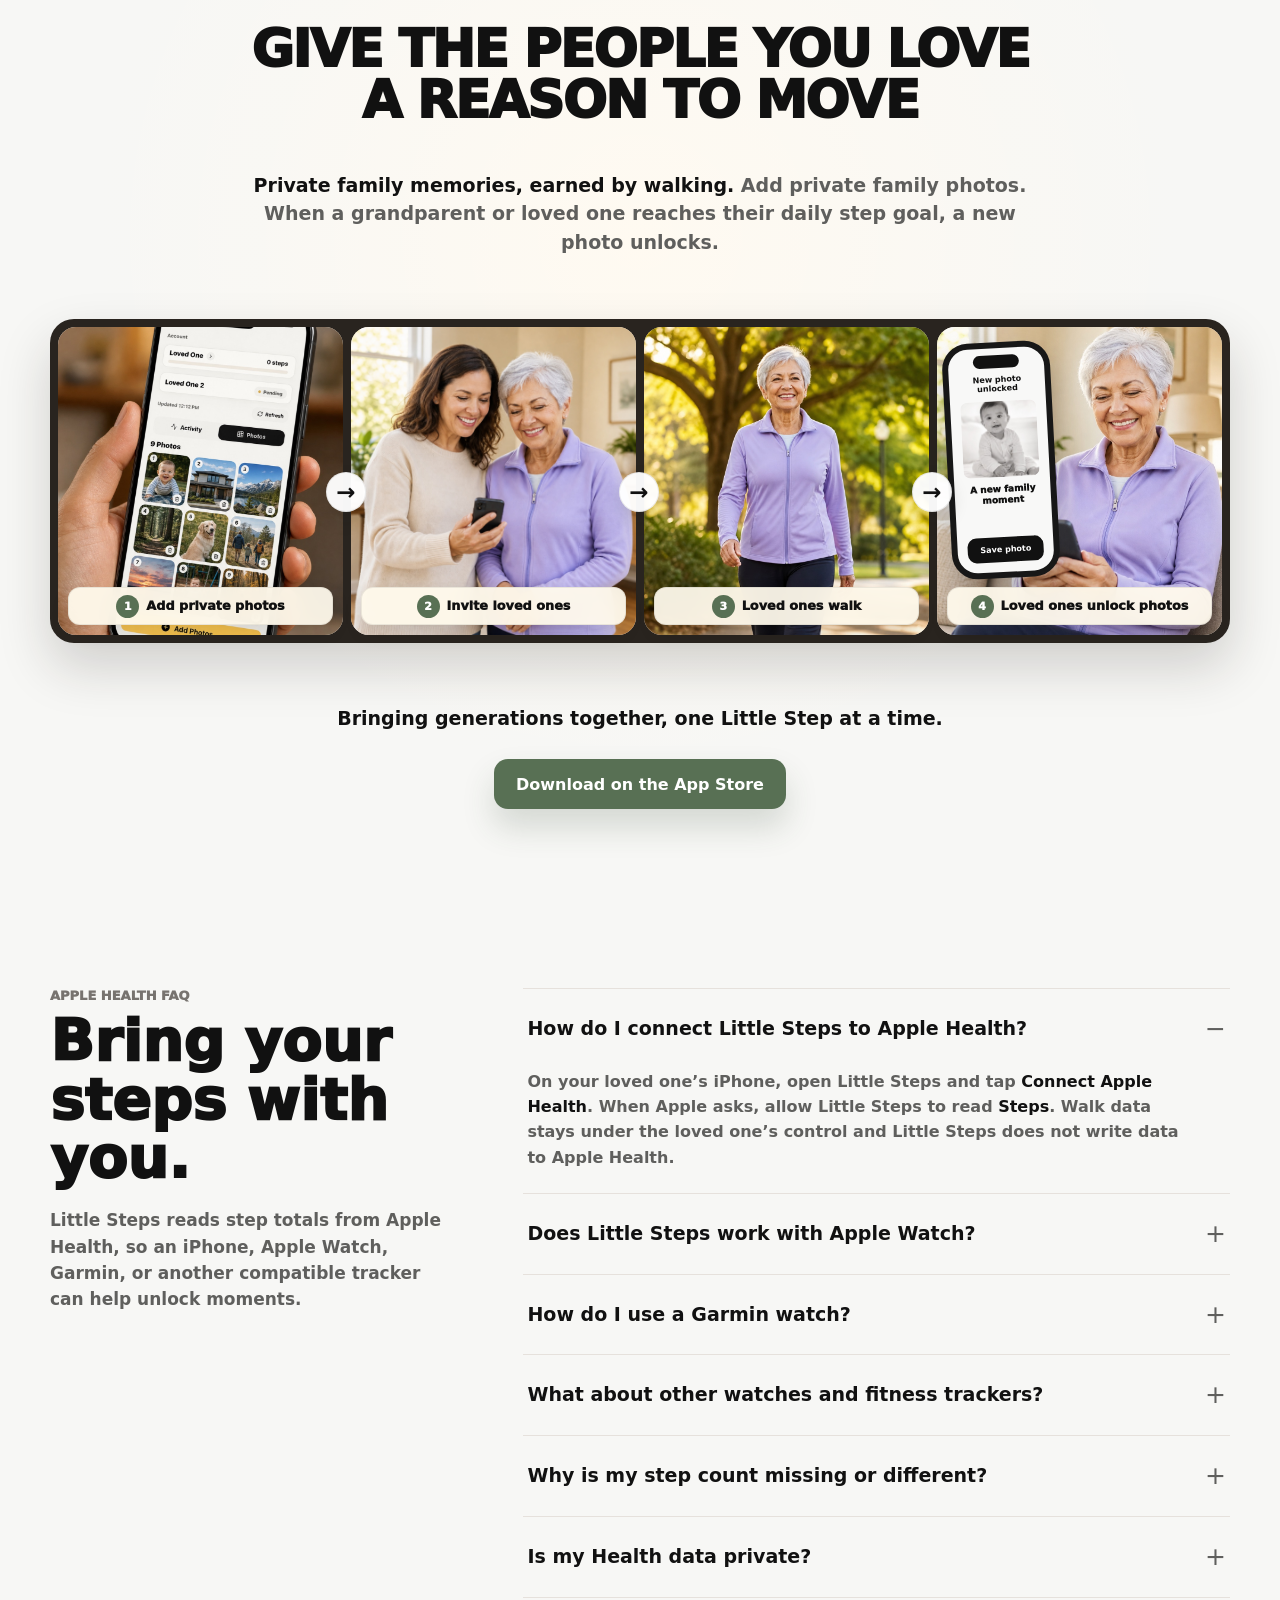
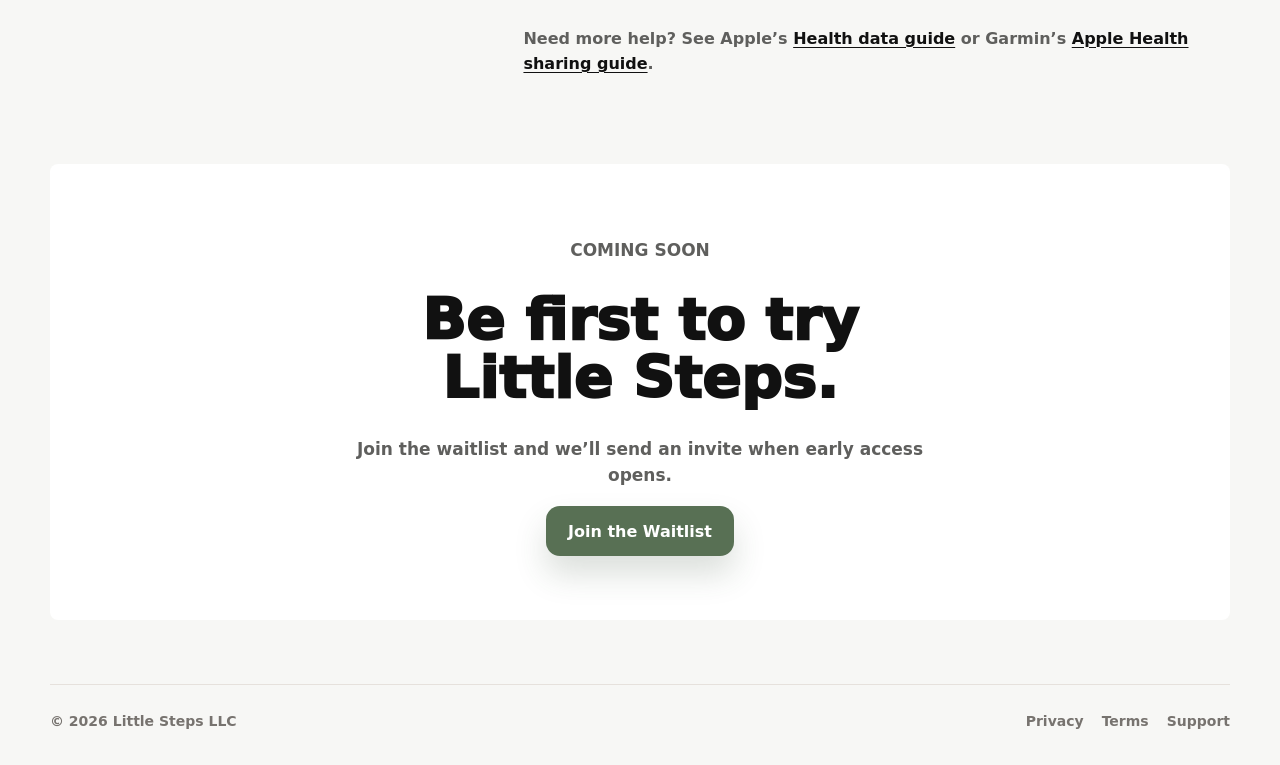
==== commit 0ac74bd6: "Redistribute hero spacing" ====
--- a/index.html
+++ b/index.html
@@ -16,7 +16,7 @@
     <meta property="og:type" content="website" />
     <meta property="og:image" content="https://trylittlesteps.com/assets/family-walk-moments.jpg" />
     <link rel="icon" href="assets/logo-mark.png" />
-    <link rel="stylesheet" href="styles.css?v=20260726-full-hero" />
+    <link rel="stylesheet" href="styles.css?v=20260726-airy-hero" />
   </head>
   <body>
     <main id="top">
--- a/styles.css
+++ b/styles.css
@@ -63,7 +63,7 @@
   min-height: 100svh;
   align-content: start;
   justify-items: center;
-  gap: 28px;
+  gap: clamp(44px, 7vh, 80px);
   width: min(1180px, calc(100% - 48px));
   margin: 0 auto;
   padding: 24px 0 28px;
@@ -72,7 +72,7 @@
 .hero-copy {
   display: grid;
   justify-items: center;
-  gap: 24px;
+  gap: clamp(28px, 5vh, 48px);
   width: 100%;
   min-width: 0;
   text-align: center;
@@ -146,7 +146,7 @@
 .hero-cta {
   display: grid;
   justify-items: center;
-  gap: 12px;
+  gap: clamp(20px, 3vh, 32px);
   text-align: center;
 }
 
@@ -1047,13 +1047,13 @@
   }
 
   .hero {
-    gap: 22px;
+    gap: clamp(38px, 7vh, 54px);
     padding-top: 14px;
     padding-bottom: 16px;
   }
 
   .hero-copy {
-    gap: 20px;
+    gap: clamp(26px, 5vh, 38px);
   }
 
   h1 {
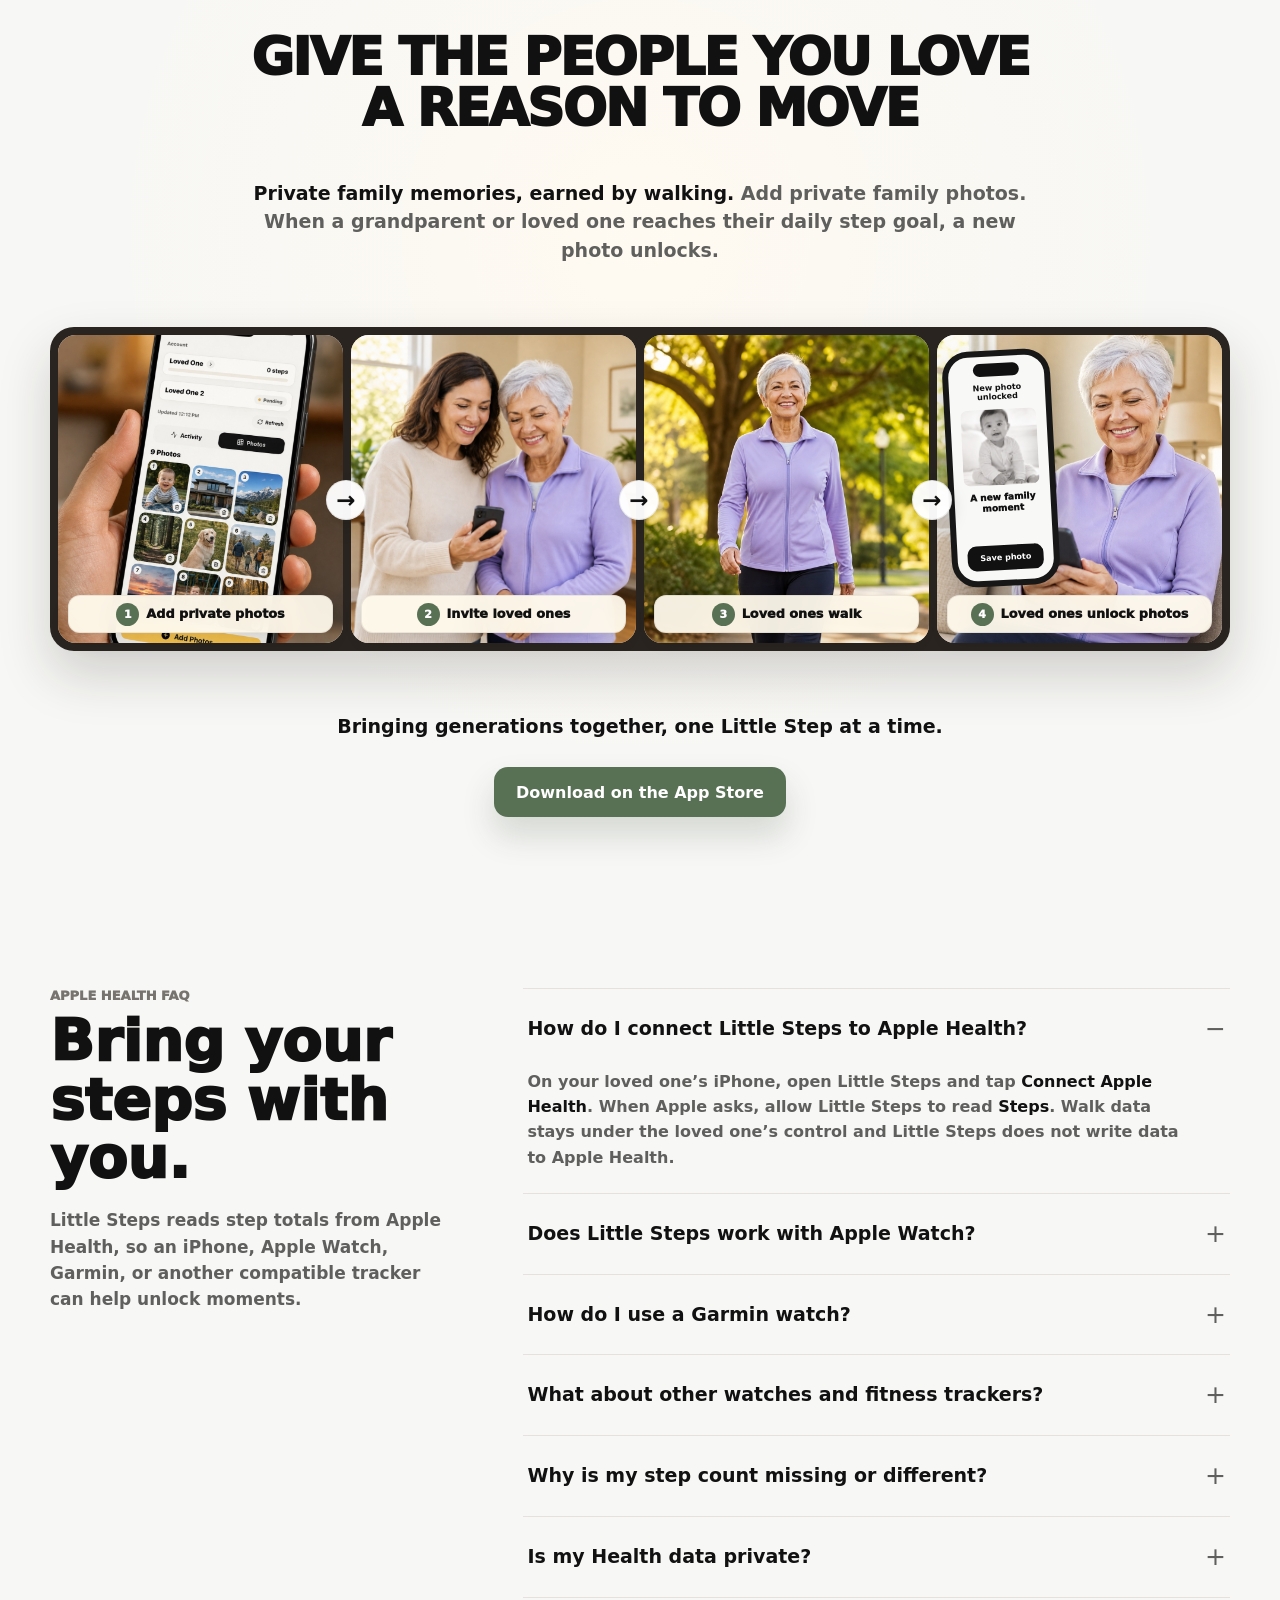
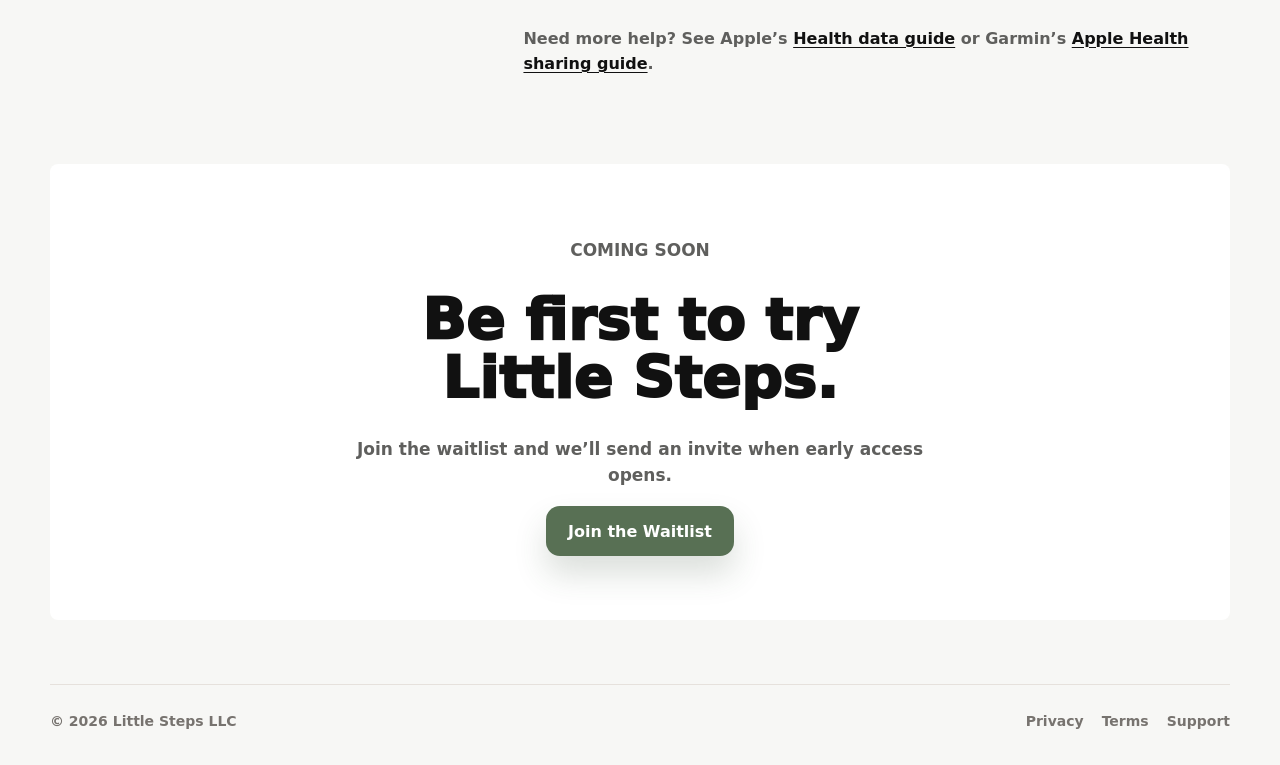
==== commit 460b5c3b: "Add hero header padding" ====
--- a/index.html
+++ b/index.html
@@ -16,7 +16,7 @@
     <meta property="og:type" content="website" />
     <meta property="og:image" content="https://trylittlesteps.com/assets/family-walk-moments.jpg" />
     <link rel="icon" href="assets/logo-mark.png" />
-    <link rel="stylesheet" href="styles.css?v=20260726-airy-hero" />
+    <link rel="stylesheet" href="styles.css?v=20260726-header-padding" />
   </head>
   <body>
     <main id="top">
--- a/styles.css
+++ b/styles.css
@@ -66,7 +66,7 @@
   gap: clamp(44px, 7vh, 80px);
   width: min(1180px, calc(100% - 48px));
   margin: 0 auto;
-  padding: 24px 0 28px;
+  padding: 32px 0 28px;
 }
 
 .hero-copy {
@@ -1048,7 +1048,7 @@
 
   .hero {
     gap: clamp(38px, 7vh, 54px);
-    padding-top: 14px;
+    padding-top: 24px;
     padding-bottom: 16px;
   }
 
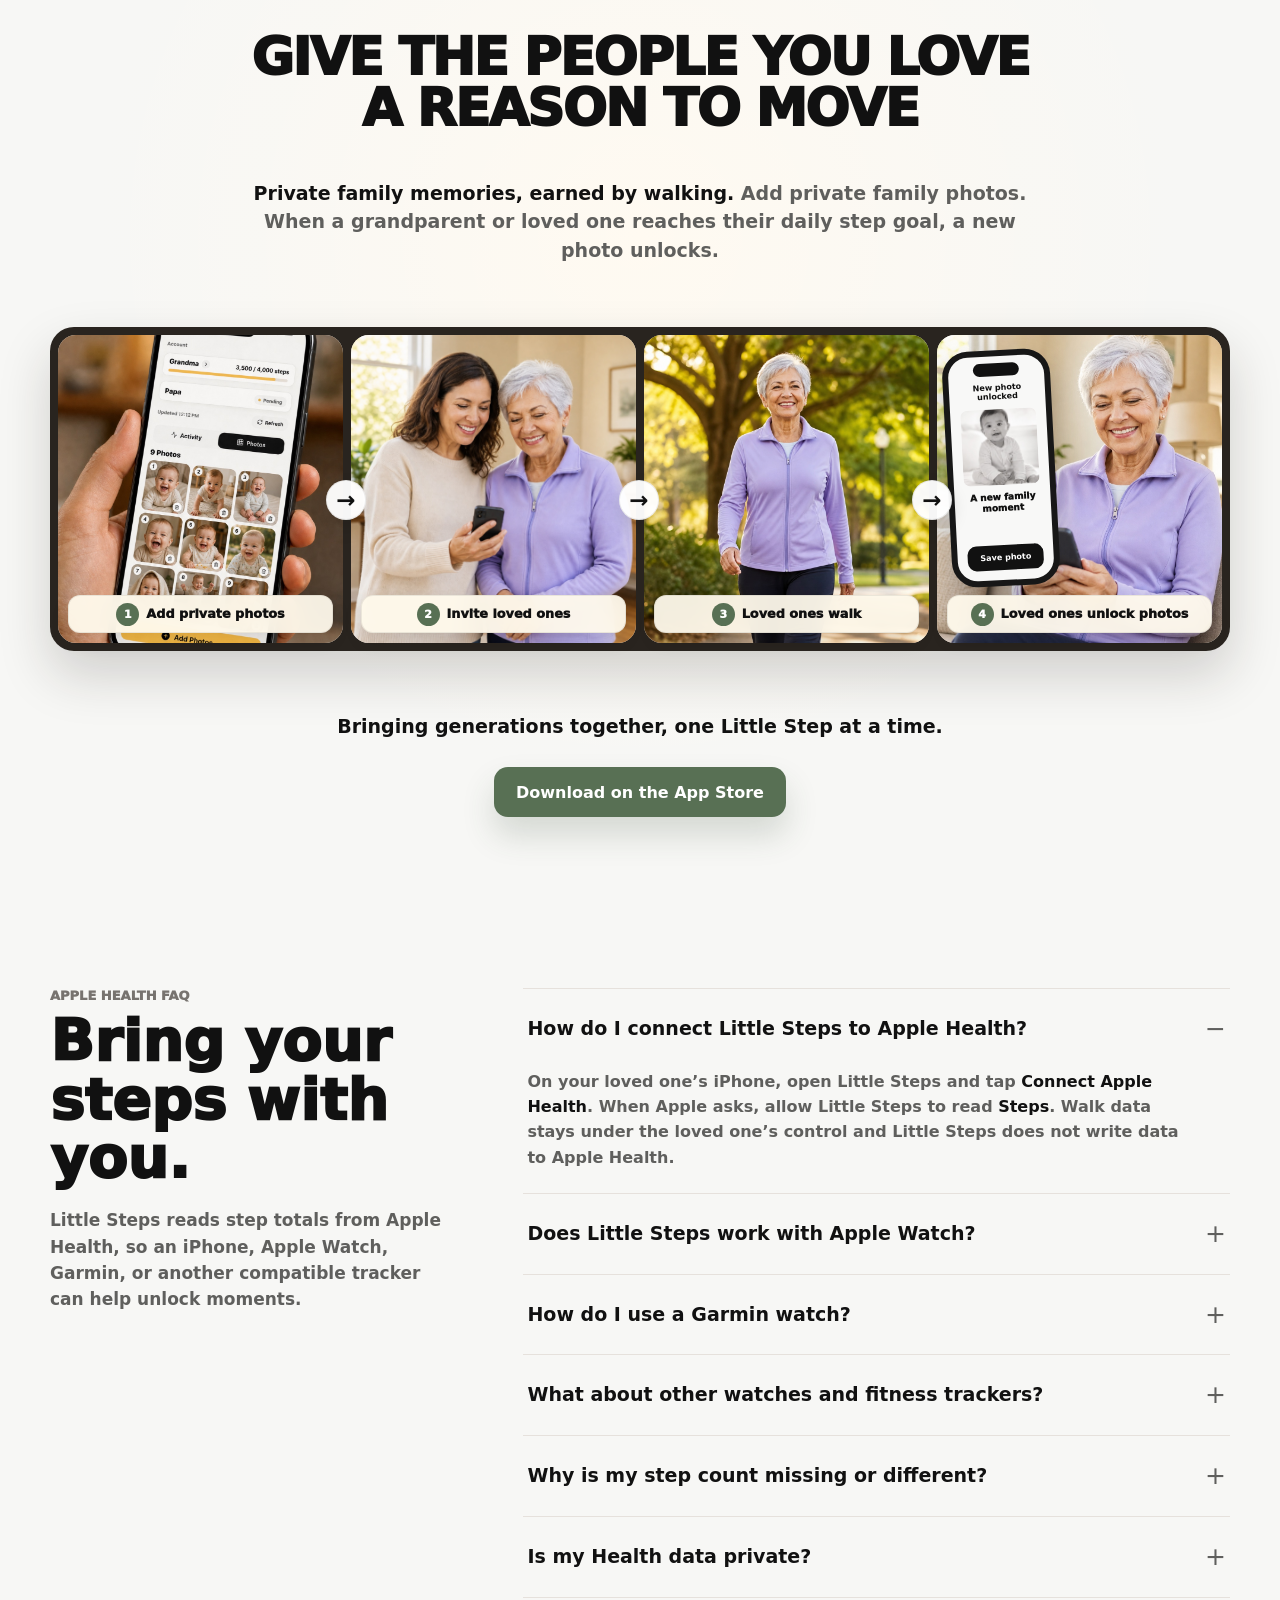
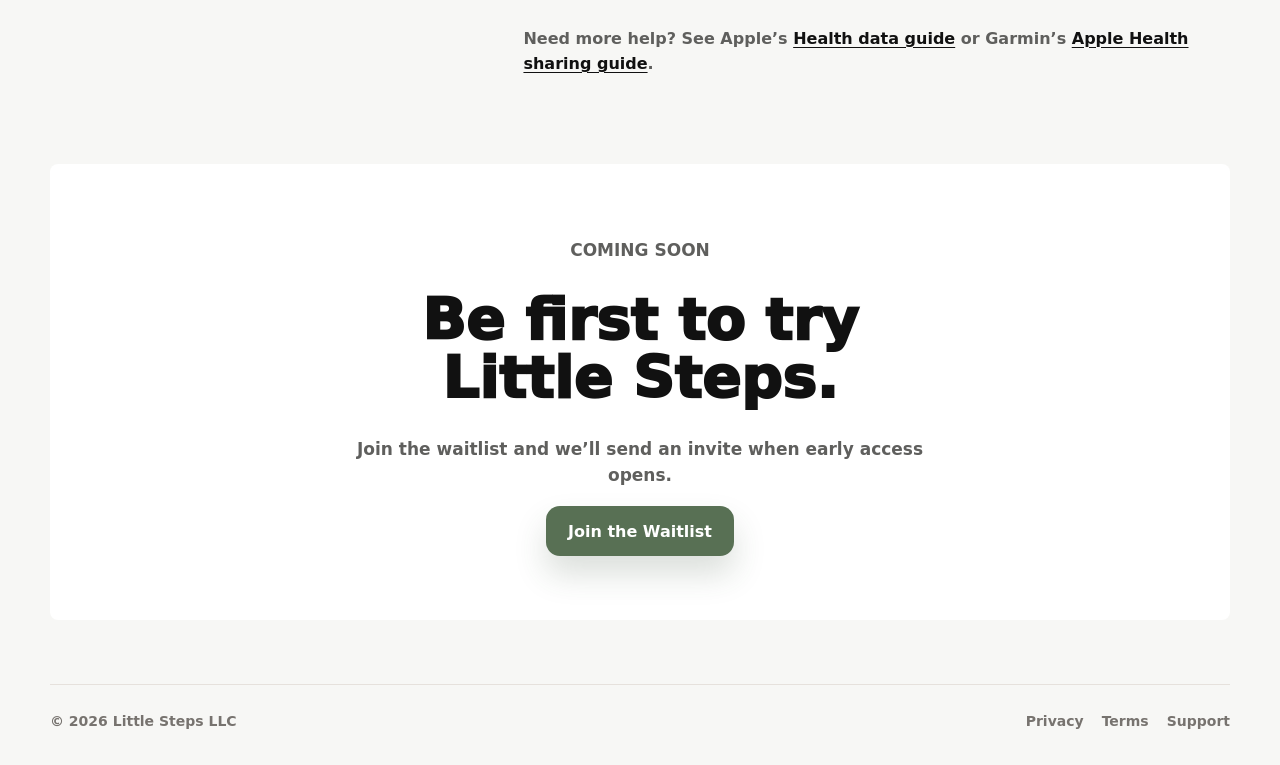
==== commit 50d2c1a6: "Update family photo queue artwork" ====
--- a/index.html
+++ b/index.html
@@ -16,7 +16,7 @@
     <meta property="og:type" content="website" />
     <meta property="og:image" content="https://trylittlesteps.com/assets/family-walk-moments.jpg" />
     <link rel="icon" href="assets/logo-mark.png" />
-    <link rel="stylesheet" href="styles.css?v=20260726-header-padding" />
+    <link rel="stylesheet" href="styles.css?v=20260726-app-store-modal" />
   </head>
   <body>
     <main id="top">
@@ -31,7 +31,7 @@
         <div class="hero-visual storyboard" id="how" aria-label="How Little Steps works">
           <div class="story-panels">
             <article class="story-panel upload-panel">
-              <img class="panel-photo" src="assets/photo-queue-hand.jpg" alt="A hand holding Little Steps open to the private photo queue" />
+              <img class="panel-photo" src="assets/photo-queue-family.jpg" alt="A hand holding Little Steps open to Grandma and Papa’s private baby photo queue" />
               <div class="story-label"><span>1</span><strong>Add private photos</strong></div>
             </article>
 
@@ -61,12 +61,13 @@
         <div class="hero-cta">
           <p class="launch-note">Bringing generations together, one Little Step at a time.</p>
           <div class="actions">
-            <a
+            <button
               class="primary-button"
-              href="mailto:hello@trylittlesteps.com?subject=Join%20the%20Little%20Steps%20waitlist&amp;body=Hi%2C%20I%27d%20like%20to%20join%20the%20Little%20Steps%20waitlist.%0A%0AName%3A%0AEmail%3A%0AI%27m%20interested%20for%3A"
+              id="app-store-button"
+              type="button"
             >
               Download on the App Store
-            </a>
+            </button>
           </div>
         </div>
       </section>
@@ -139,6 +140,17 @@
       </section>
     </main>
 
+    <dialog class="app-store-dialog" id="app-store-dialog" aria-labelledby="app-store-dialog-title">
+      <div class="app-store-dialog-card">
+        <p class="app-store-dialog-kicker">Coming soon</p>
+        <h2 id="app-store-dialog-title">Little Steps isn’t available on the App Store yet.</h2>
+        <p>We’re putting on the finishing touches. Check back soon for the official download.</p>
+        <form method="dialog">
+          <button class="primary-button" type="submit">Got it</button>
+        </form>
+      </div>
+    </dialog>
+
     <footer>
       <span>© 2026 Little Steps LLC</span>
       <span class="footer-links">
@@ -147,5 +159,15 @@
         <a href="mailto:trylittlesteps@gmail.com">Support</a>
       </span>
     </footer>
+
+    <script>
+      const appStoreButton = document.querySelector("#app-store-button");
+      const appStoreDialog = document.querySelector("#app-store-dialog");
+
+      appStoreButton.addEventListener("click", () => appStoreDialog.showModal());
+      appStoreDialog.addEventListener("click", (event) => {
+        if (event.target === appStoreDialog) appStoreDialog.close();
+      });
+    </script>
   </body>
 </html>
--- a/styles.css
+++ b/styles.css
@@ -120,7 +120,10 @@
   justify-content: center;
   min-height: 50px;
   padding: 0 22px;
+  border: 0;
   border-radius: 14px;
+  cursor: pointer;
+  font: inherit;
   font-size: 16px;
   font-weight: 900;
 }
@@ -148,6 +151,60 @@
   justify-items: center;
   gap: clamp(20px, 3vh, 32px);
   text-align: center;
+}
+
+.app-store-dialog {
+  width: min(430px, calc(100% - 32px));
+  padding: 0;
+  overflow: hidden;
+  border: 0;
+  border-radius: 24px;
+  background: var(--surface);
+  color: var(--ink);
+  box-shadow: 0 30px 80px rgba(17, 17, 17, 0.28);
+}
+
+.app-store-dialog::backdrop {
+  background: rgba(17, 17, 17, 0.48);
+  backdrop-filter: blur(4px);
+}
+
+.app-store-dialog-card {
+  display: grid;
+  justify-items: center;
+  gap: 16px;
+  padding: 34px;
+  text-align: center;
+}
+
+.app-store-dialog-kicker {
+  color: var(--accent);
+  font-size: 13px;
+  font-weight: 950;
+  letter-spacing: 0.08em;
+  text-transform: uppercase;
+}
+
+.app-store-dialog h2 {
+  margin: 0;
+  font-size: 28px;
+  line-height: 1.08;
+}
+
+.app-store-dialog-card > p:last-of-type {
+  color: var(--muted);
+  font-size: 16px;
+  line-height: 1.5;
+  font-weight: 650;
+}
+
+.app-store-dialog form {
+  width: 100%;
+  margin-top: 4px;
+}
+
+.app-store-dialog form .primary-button {
+  width: 100%;
 }
 
 .hero-visual {
